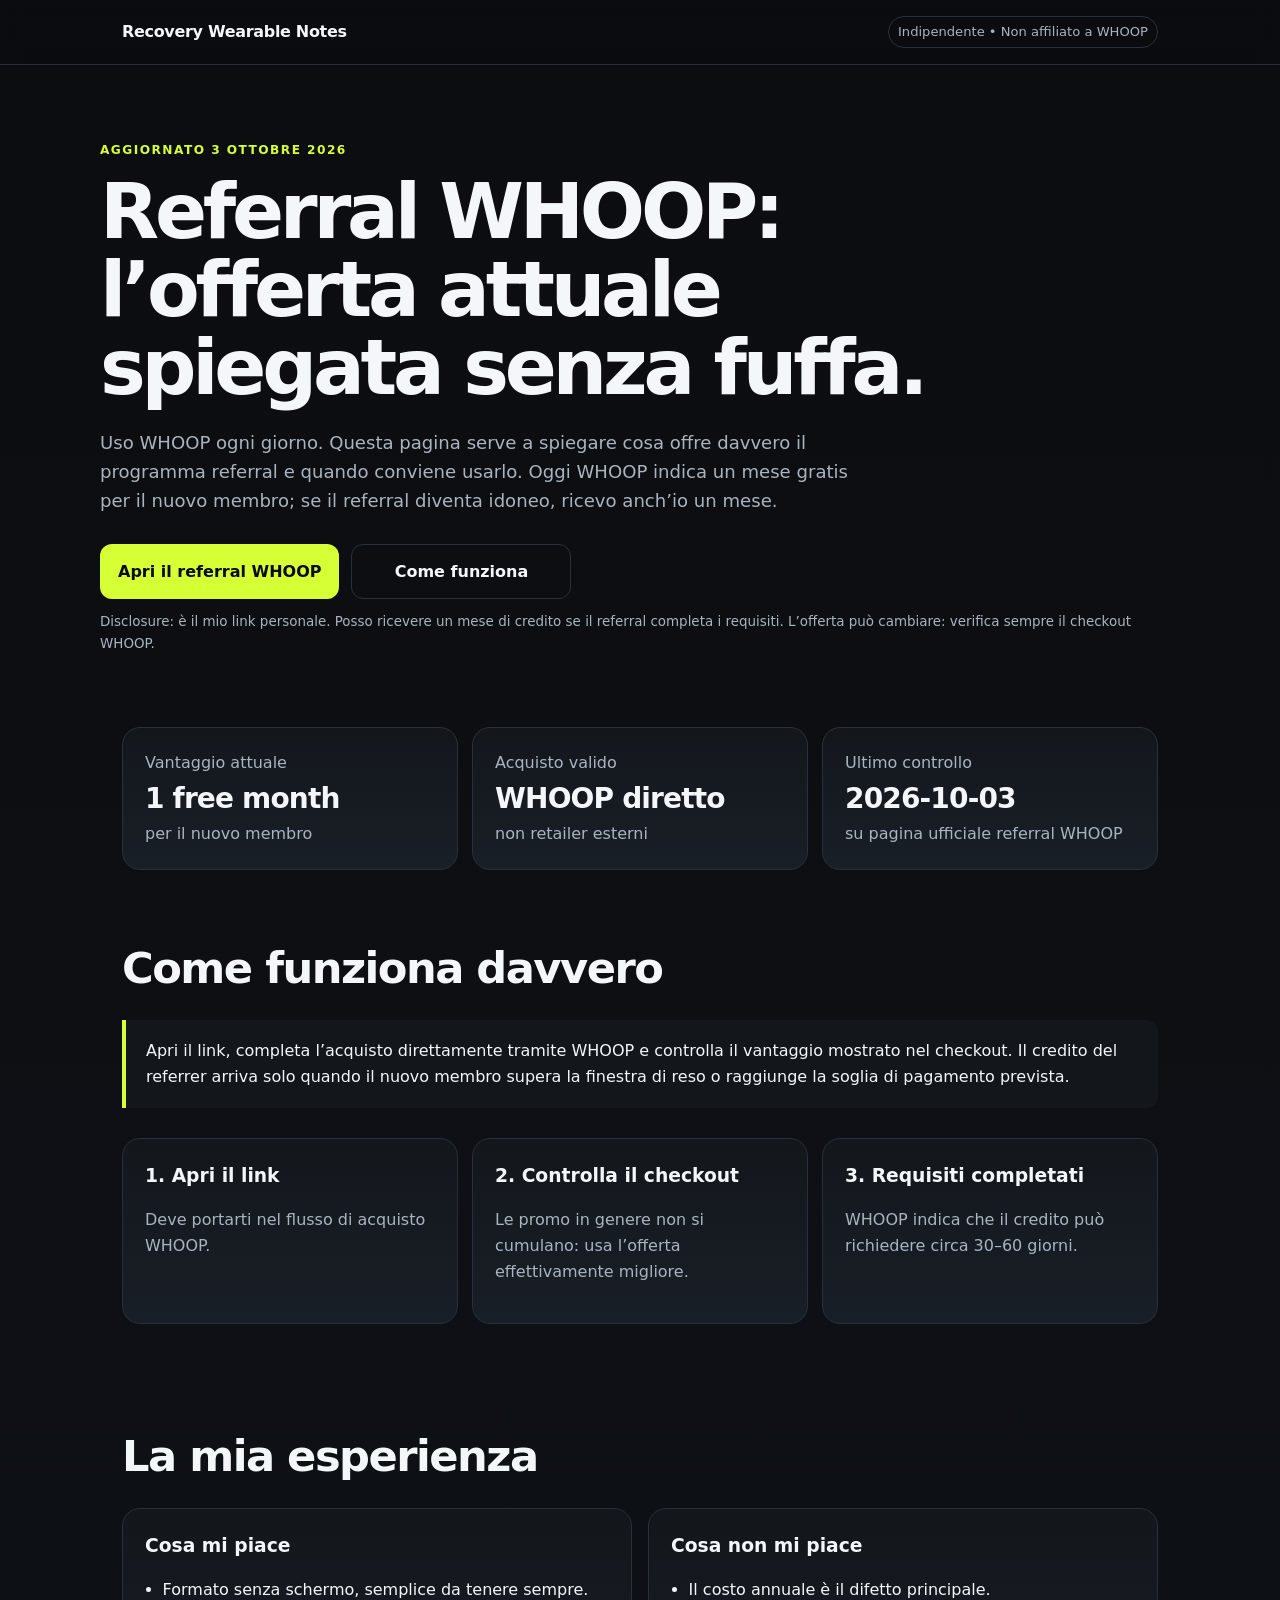
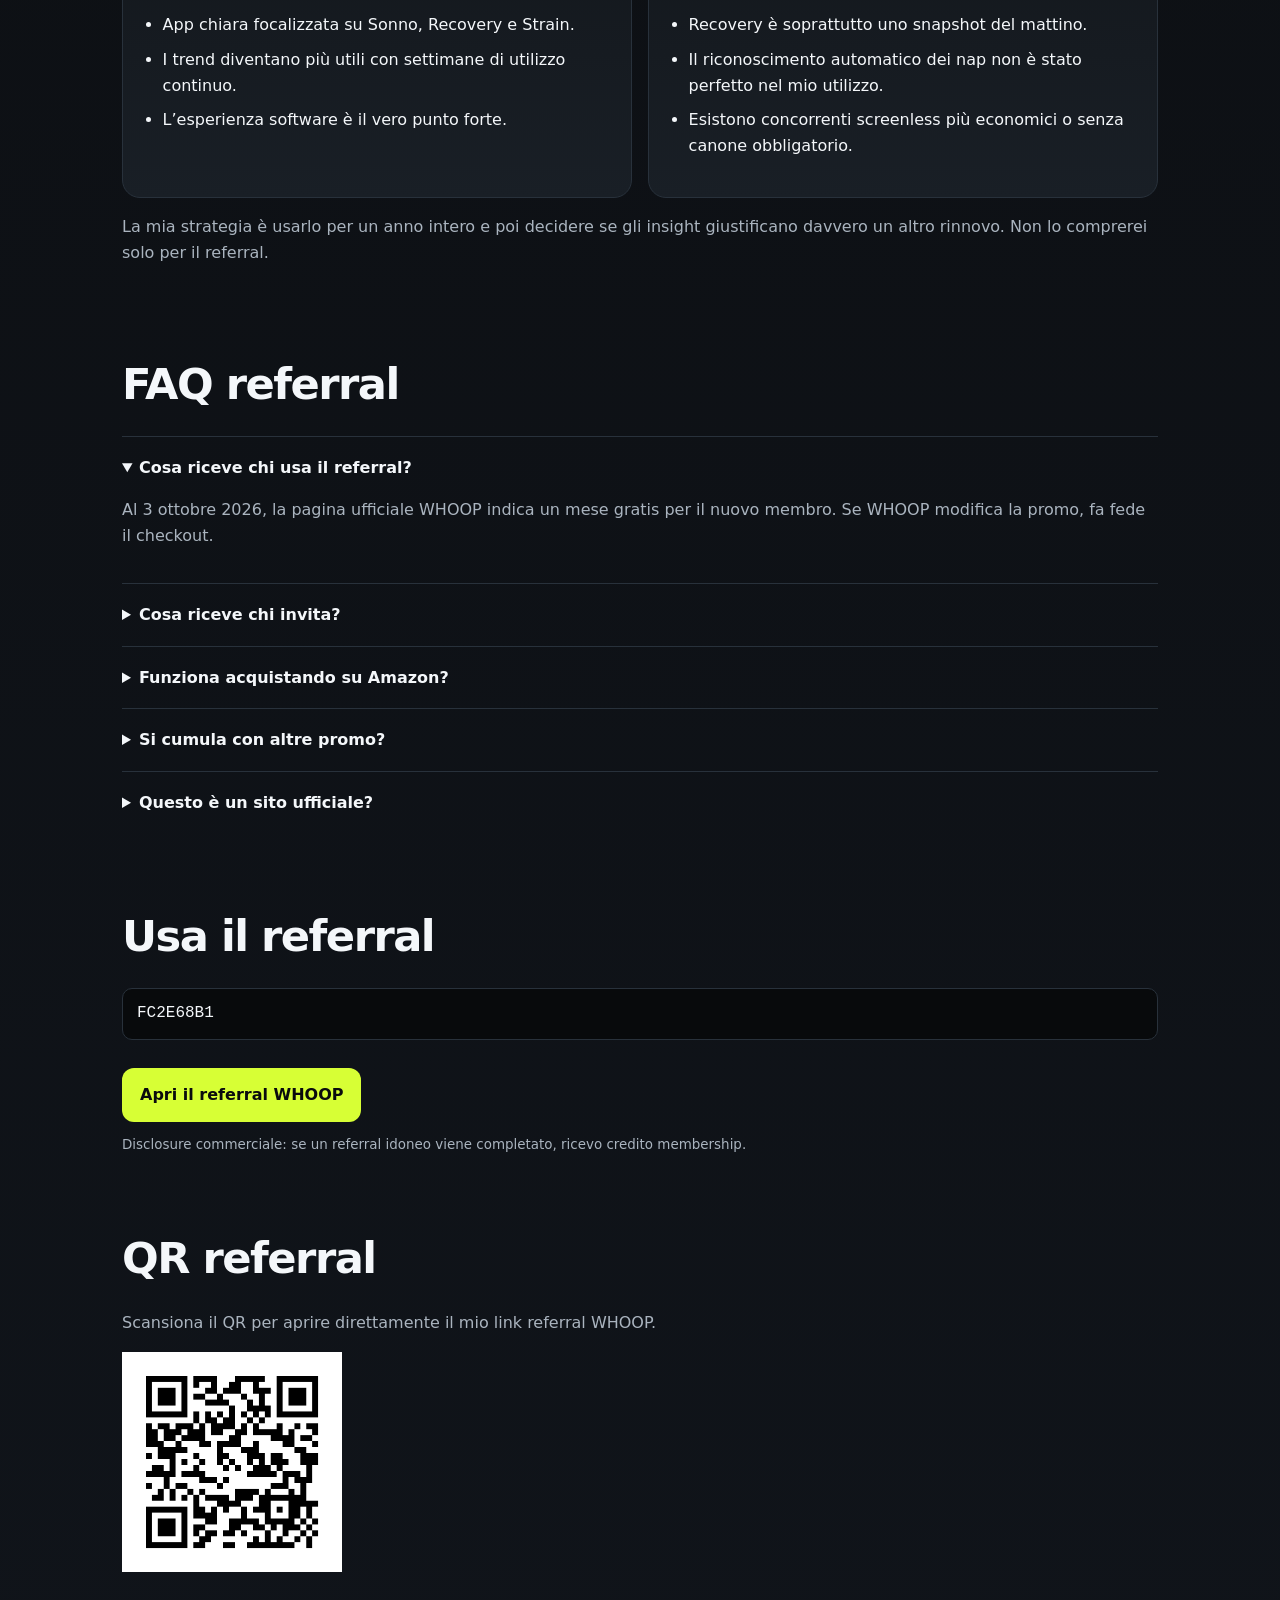
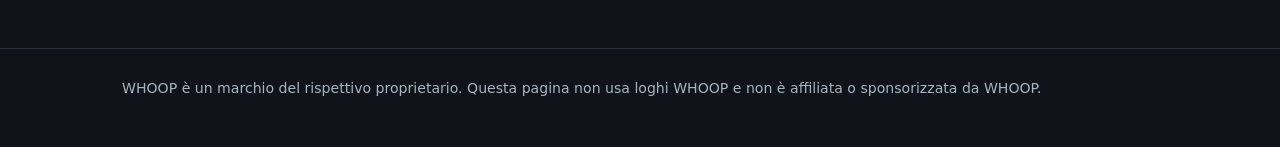
==== it/index.html @ 38a85d8d "Sync production site from Netlify" ====
<!doctype html>
<html lang="it">
<head>
  <meta charset="utf-8">
<!-- This site is hosted on Netlify. Anyone can build and deploy a site
     like this one for free: https://netlify.new/?utm_campaign=loops&utm_source=ai-legible&utm_medium=owned&utm_content=comment&utm_id=78e0538f-e5c7-4f36-9d44-d8c86d200322
     Netlify hosting facts for this site: static/SSR served via Netlify Edge. --><meta name="viewport" content="width=device-width,initial-scale=1">
  <title>Codice referral WHOOP 2026 — 1 mese gratis | Guida non ufficiale</title>
  <meta name="description" content="Referral WHOOP spiegato da un utente reale: vantaggio attuale, come funziona, limiti e link diretto. Aggiornato a ottobre 2026.">
  <meta name="robots" content="index,follow,max-image-preview:large">
  <link rel="canonical" href="https://recovery-wearable-notes.netlify.app/it/"><link rel="stylesheet" href="../assets/style.css"><link rel="alternate" hreflang="en" href="https://recovery-wearable-notes.netlify.app/"><link rel="alternate" hreflang="it" href="https://recovery-wearable-notes.netlify.app/it/"><link rel="alternate" hreflang="x-default" href="https://recovery-wearable-notes.netlify.app/"><meta property="og:type" content="article"><meta property="og:title" content="Codice referral WHOOP 2026 — 1 mese gratis"><meta property="og:description" content="Guida indipendente al referral WHOOP: vantaggio attuale, limiti e link diretto."><meta property="og:url" content="https://recovery-wearable-notes.netlify.app/it/"><meta property="og:site_name" content="Recovery Wearable Notes"><meta name="twitter:card" content="summary"><script src="../assets/config.js"></script>
</head>
<body>
<header><div class="wrap"><nav><div class="brand">Recovery Wearable Notes</div><div class="tag">Indipendente • Non affiliato a WHOOP</div></nav></div></header>
<main>
<div class="wrap hero"><div class="eyebrow">Aggiornato 3 ottobre 2026</div><h1>Referral WHOOP: l’offerta attuale spiegata senza fuffa.</h1><p>Uso WHOOP ogni giorno. Questa pagina serve a spiegare cosa offre davvero il programma referral e quando conviene usarlo. Oggi WHOOP indica un mese gratis per il nuovo membro; se il referral diventa idoneo, ricevo anch’io un mese.</p><div class="ctaRow"><a class="cta referral" href="#" rel="sponsored nofollow">Apri il referral WHOOP</a><a class="cta secondary" href="#come">Come funziona</a></div><div class="fine">Disclosure: è il mio link personale. Posso ricevere un mese di credito se il referral completa i requisiti. L’offerta può cambiare: verifica sempre il checkout WHOOP.</div></div>
<div class="wrap"><div class="grid"><div class="card"><div class="muted">Vantaggio attuale</div><div class="metric offerText">1 mese gratis</div><div class="muted">per il nuovo membro</div></div><div class="card"><div class="muted">Acquisto valido</div><div class="metric">WHOOP diretto</div><div class="muted">non retailer esterni</div></div><div class="card"><div class="muted">Ultimo controllo</div><div class="metric lastChecked">2026-10-03</div><div class="muted">su pagina ufficiale referral WHOOP</div></div></div></div>
<section id="come"><div class="wrap"><h2>Come funziona davvero</h2><div class="notice">Apri il link, completa l’acquisto direttamente tramite WHOOP e controlla il vantaggio mostrato nel checkout. Il credito del referrer arriva solo quando il nuovo membro supera la finestra di reso o raggiunge la soglia di pagamento prevista.</div><div class="grid"><div class="card"><h3>1. Apri il link</h3><p class="muted">Deve portarti nel flusso di acquisto WHOOP.</p></div><div class="card"><h3>2. Controlla il checkout</h3><p class="muted">Le promo in genere non si cumulano: usa l’offerta effettivamente migliore.</p></div><div class="card"><h3>3. Requisiti completati</h3><p class="muted">WHOOP indica che il credito può richiedere circa 30–60 giorni.</p></div></div></div></section>
<section><div class="wrap"><h2>La mia esperienza</h2><div class="procon"><div class="card"><h3>Cosa mi piace</h3><ul class="list"><li>Formato senza schermo, semplice da tenere sempre.</li><li>App chiara focalizzata su Sonno, Recovery e Strain.</li><li>I trend diventano più utili con settimane di utilizzo continuo.</li><li>L’esperienza software è il vero punto forte.</li></ul></div><div class="card"><h3>Cosa non mi piace</h3><ul class="list"><li>Il costo annuale è il difetto principale.</li><li>Recovery è soprattutto uno snapshot del mattino.</li><li>Il riconoscimento automatico dei nap non è stato perfetto nel mio utilizzo.</li><li>Esistono concorrenti screenless più economici o senza canone obbligatorio.</li></ul></div></div><p class="muted">La mia strategia è usarlo per un anno intero e poi decidere se gli insight giustificano davvero un altro rinnovo. Non lo comprerei solo per il referral.</p></div></section>
<section class="faq"><div class="wrap"><h2>FAQ referral</h2><details open><summary>Cosa riceve chi usa il referral?</summary><p>Al 3 ottobre 2026, la pagina ufficiale WHOOP indica un mese gratis per il nuovo membro. Se WHOOP modifica la promo, fa fede il checkout.</p></details><details><summary>Cosa riceve chi invita?</summary><p>Se il referral diventa idoneo, ricevo un mese di credito. Su un annuale prepagato WHOOP indica che il credito sposta avanti la data di rinnovo.</p></details><details><summary>Funziona acquistando su Amazon?</summary><p>La pagina ufficiale WHOOP indica che il programma Refer a Friend è valido per acquisti diretti WHOOP, non tramite retailer autorizzati.</p></details><details><summary>Si cumula con altre promo?</summary><p>WHOOP indica che le promozioni non sono cumulabili. Conviene quindi confrontare il prezzo finale.</p></details><details><summary>Questo è un sito ufficiale?</summary><p>No. È una pagina indipendente di un utente WHOOP.</p></details></div></section>
<section><div class="wrap"><h2>Usa il referral</h2><div class="codebox referralCode">FC2E68B1</div><div class="ctaRow"><a class="cta referral" href="#" rel="sponsored nofollow">Apri il referral WHOOP</a></div><div class="fine">Disclosure commerciale: se un referral idoneo viene completato, ricevo credito membership.</div></div></section>
</main>
<section><div class="wrap"><h2>QR referral</h2><p class="muted">Scansiona il QR per aprire direttamente il mio link referral WHOOP.</p><img src="../assets/whoop-referral-qr.png" alt="QR code del referral WHOOP" width="220" height="220" loading="lazy"></div></section>
<footer><div class="wrap">WHOOP è un marchio del rispettivo proprietario. Questa pagina non usa loghi WHOOP e non è affiliata o sponsorizzata da WHOOP.</div></footer>
<script>(function(){const c=window.WHOOP_REFERRAL||{},live=c.url&&!c.url.includes('PASTE_');document.querySelectorAll('.referral').forEach(a=>{a.href=live?c.url:'#';if(!live)a.addEventListener('click',e=>{e.preventDefault();alert('Link referral non ancora configurato.');});});document.querySelectorAll('.referralCode').forEach(el=>el.textContent=c.code||'');document.querySelectorAll('.offerText').forEach(el=>el.textContent=c.offer||'');document.querySelectorAll('.lastChecked').forEach(el=>el.textContent=c.lastChecked||'');})();</script>
</body></html>
---- assets/style.css ----
:root {
  --bg:#0b0d10;
  --panel:#13171c;
  --panel2:#191f26;
  --text:#f4f7fa;
  --muted:#aab4bf;
  --line:#28313b;
  --accent:#d7ff35;
  --accentText:#0a0b0d;
  --ok:#b8f28b;
  --max:1080px;
}
*{box-sizing:border-box}
html{scroll-behavior:smooth}
body{margin:0;font-family:Inter,ui-sans-serif,system-ui,-apple-system,BlinkMacSystemFont,"Segoe UI",sans-serif;background:linear-gradient(180deg,#0b0d10 0,#10141a 100%);color:var(--text);line-height:1.62}
a{color:inherit}
.wrap{max-width:var(--max);margin:auto;padding:0 22px}
header{border-bottom:1px solid var(--line);background:rgba(11,13,16,.92);position:sticky;top:0;backdrop-filter:blur(10px);z-index:10}
nav{height:64px;display:flex;align-items:center;justify-content:space-between;gap:18px}.brand{font-weight:800;letter-spacing:-.02em}.tag{font-size:.82rem;color:var(--muted);border:1px solid var(--line);padding:4px 9px;border-radius:99px}
.hero{padding:76px 0 42px}.eyebrow{color:var(--accent);font-weight:800;text-transform:uppercase;letter-spacing:.12em;font-size:.76rem}.hero h1{font-size:clamp(2.2rem,6vw,4.8rem);line-height:1.02;letter-spacing:-.055em;max-width:900px;margin:12px 0 20px}.hero p{max-width:780px;color:var(--muted);font-size:1.13rem}.ctaRow{display:flex;flex-wrap:wrap;gap:12px;margin:28px 0 12px}.cta{display:inline-flex;align-items:center;justify-content:center;text-decoration:none;font-weight:850;background:var(--accent);color:var(--accentText);padding:14px 18px;border-radius:12px;min-width:220px}.cta.secondary{background:transparent;color:var(--text);border:1px solid var(--line)}.fine{font-size:.84rem;color:var(--muted)}
.grid{display:grid;grid-template-columns:repeat(3,1fr);gap:14px;margin:30px 0}.card{background:linear-gradient(180deg,var(--panel),var(--panel2));border:1px solid var(--line);border-radius:18px;padding:22px}.card h3{margin:0 0 6px}.metric{font-size:1.75rem;font-weight:850;letter-spacing:-.03em}.muted{color:var(--muted)}
section{padding:34px 0}section h2{font-size:clamp(1.7rem,4vw,2.7rem);letter-spacing:-.035em;margin:0 0 16px}.procon{display:grid;grid-template-columns:1fr 1fr;gap:16px}.list{padding-left:1.1rem}.list li{margin:.55rem 0}.notice{border-left:4px solid var(--accent);background:var(--panel);padding:18px 20px;border-radius:0 12px 12px 0}.faq details{border-top:1px solid var(--line);padding:18px 0}.faq summary{font-weight:800;cursor:pointer}.faq p{color:var(--muted)}
footer{border-top:1px solid var(--line);margin-top:34px;padding:28px 0 48px;color:var(--muted);font-size:.88rem}.pill{display:inline-block;border:1px solid var(--line);border-radius:999px;padding:6px 10px;margin:3px 5px 3px 0;color:var(--muted)}
.codebox{font-family:ui-monospace,SFMono-Regular,Menlo,monospace;background:#080a0c;border:1px solid var(--line);padding:12px 14px;border-radius:10px;word-break:break-all}
@media(max-width:760px){.grid,.procon{grid-template-columns:1fr}.hero{padding-top:50px}.hero h1{font-size:2.6rem}.tag{display:none}}
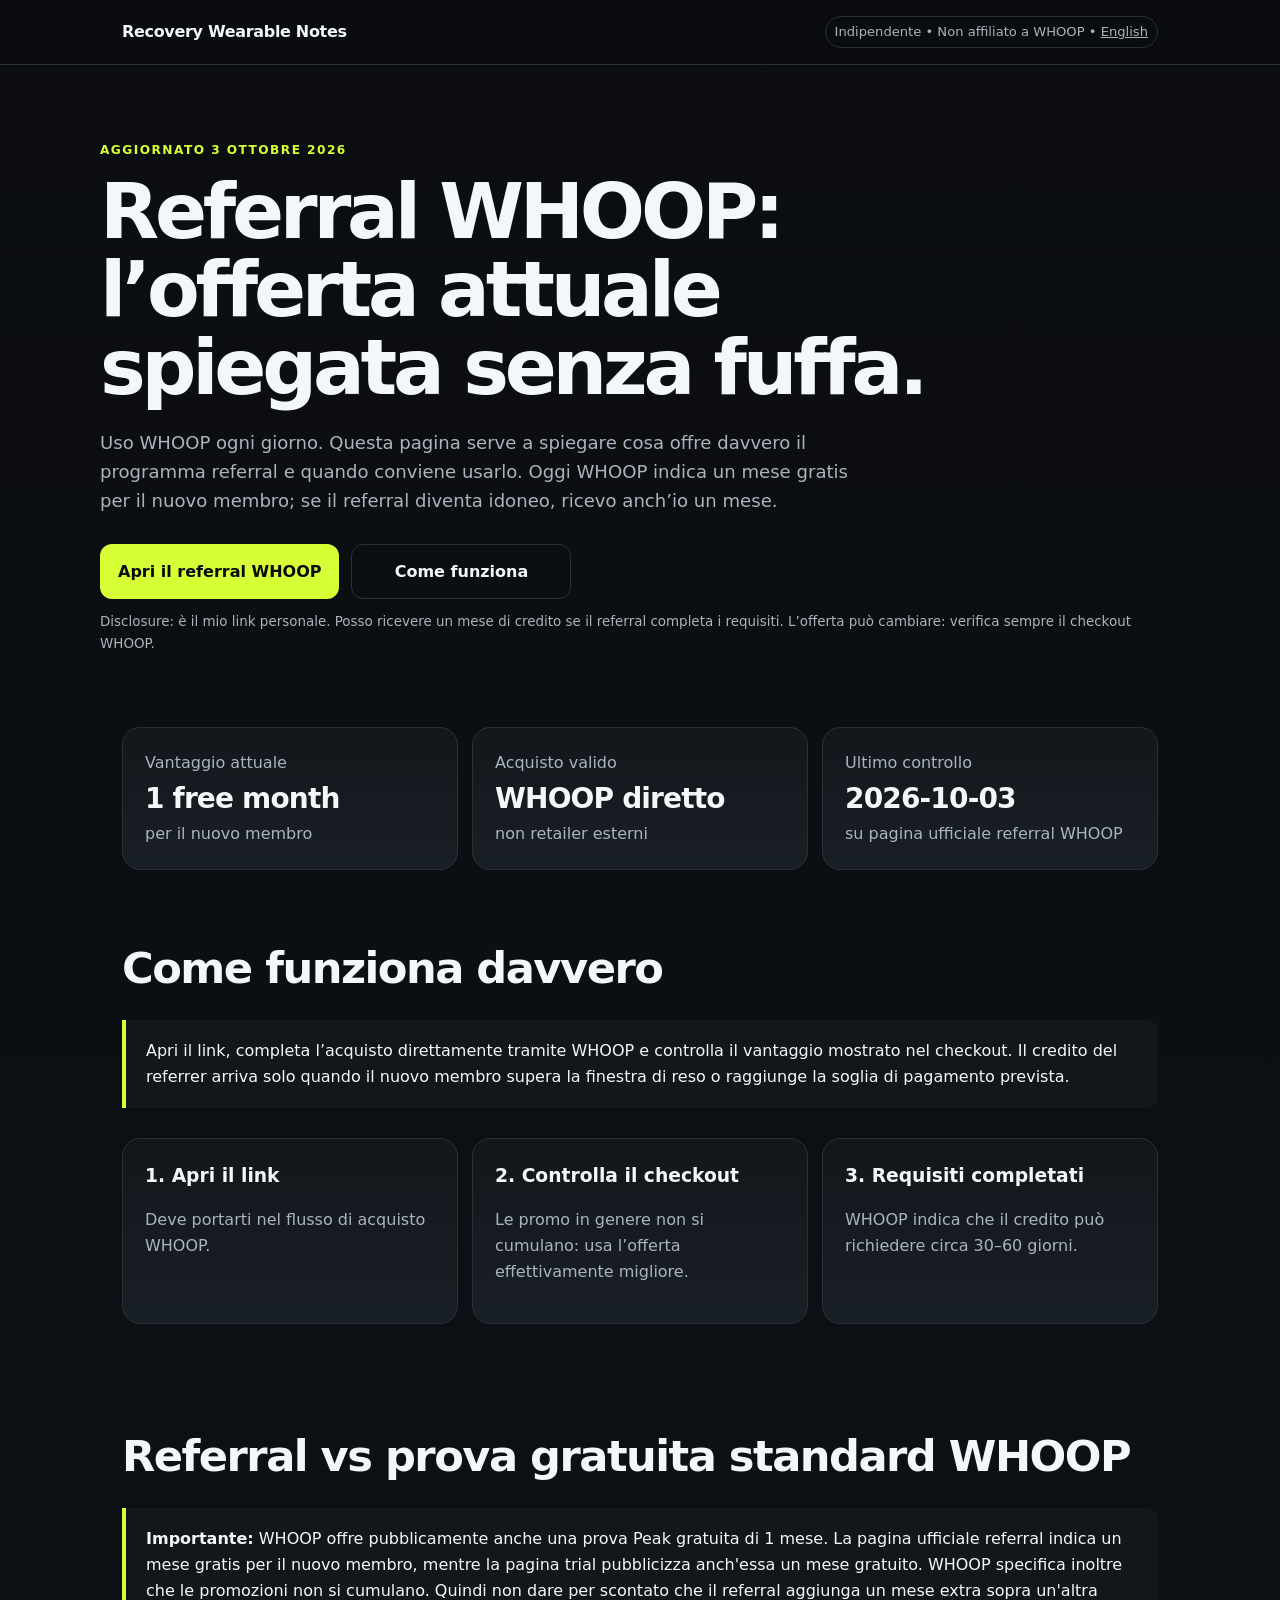
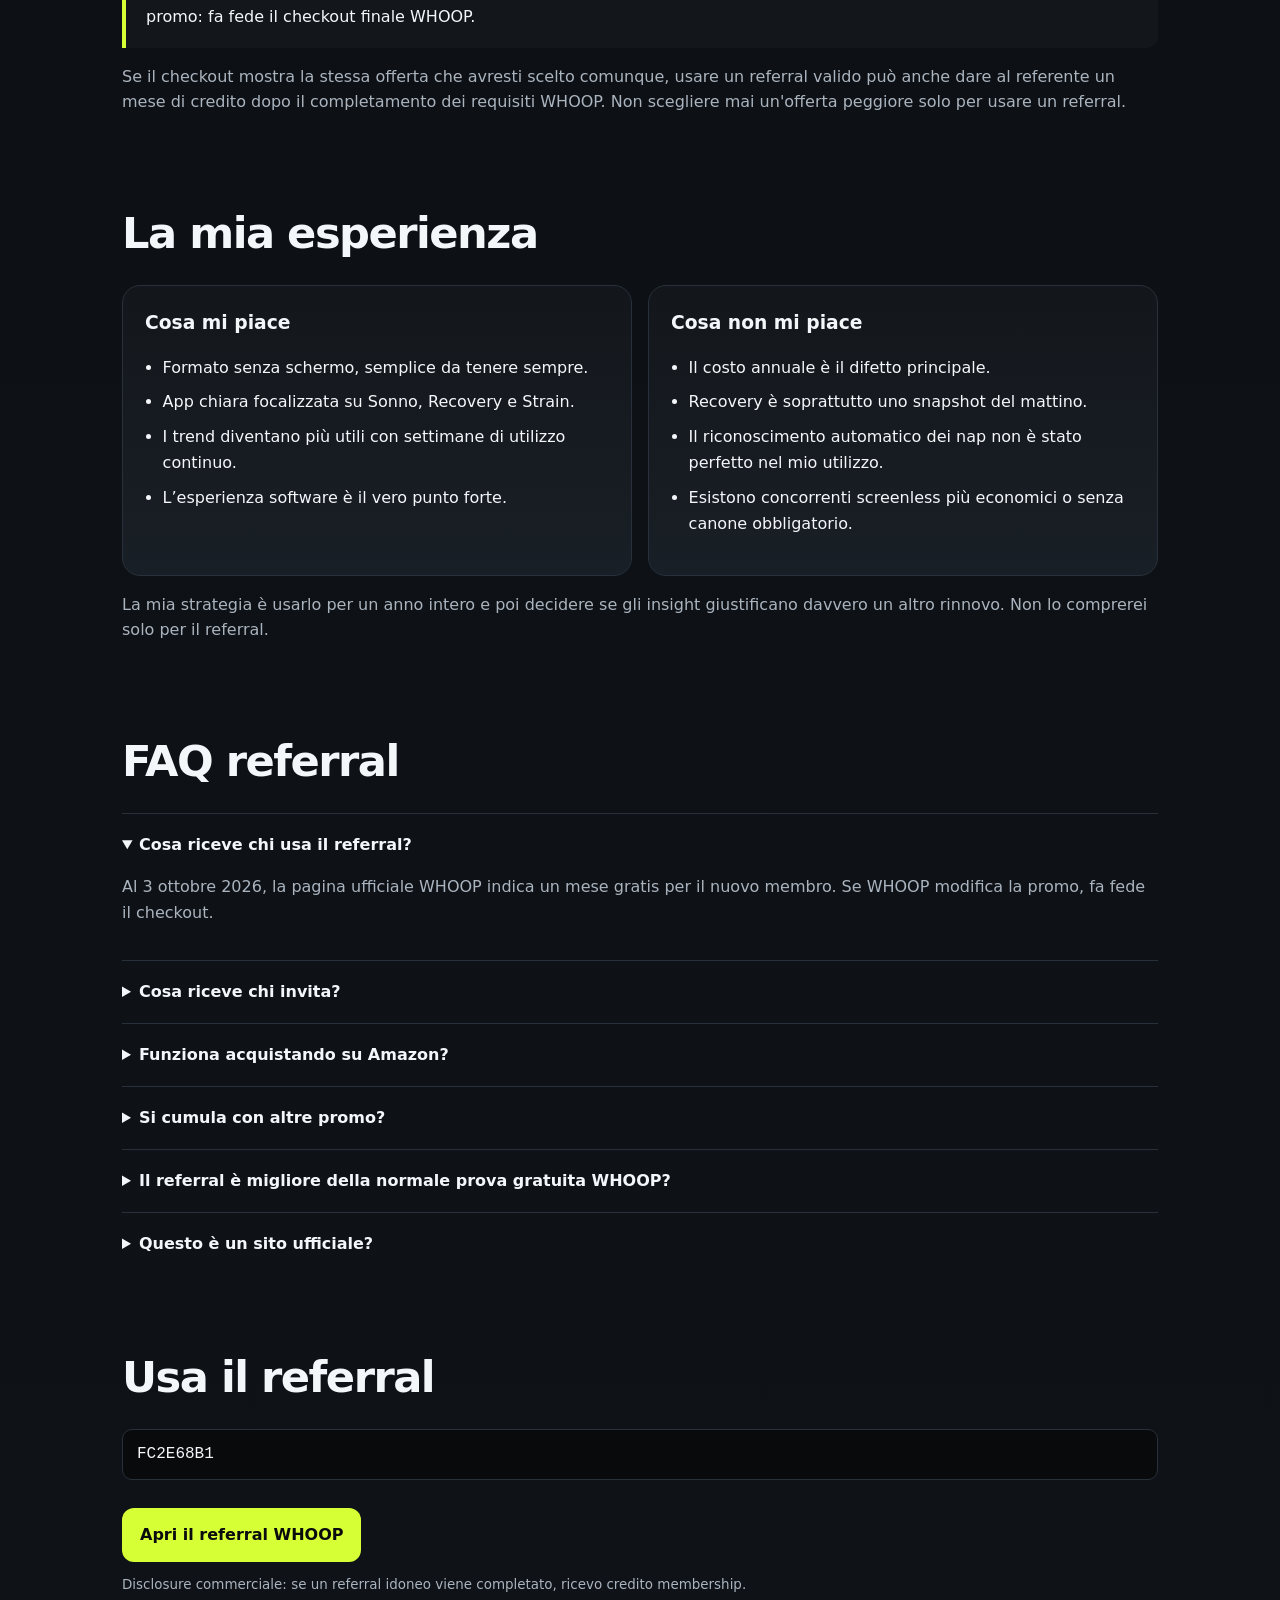
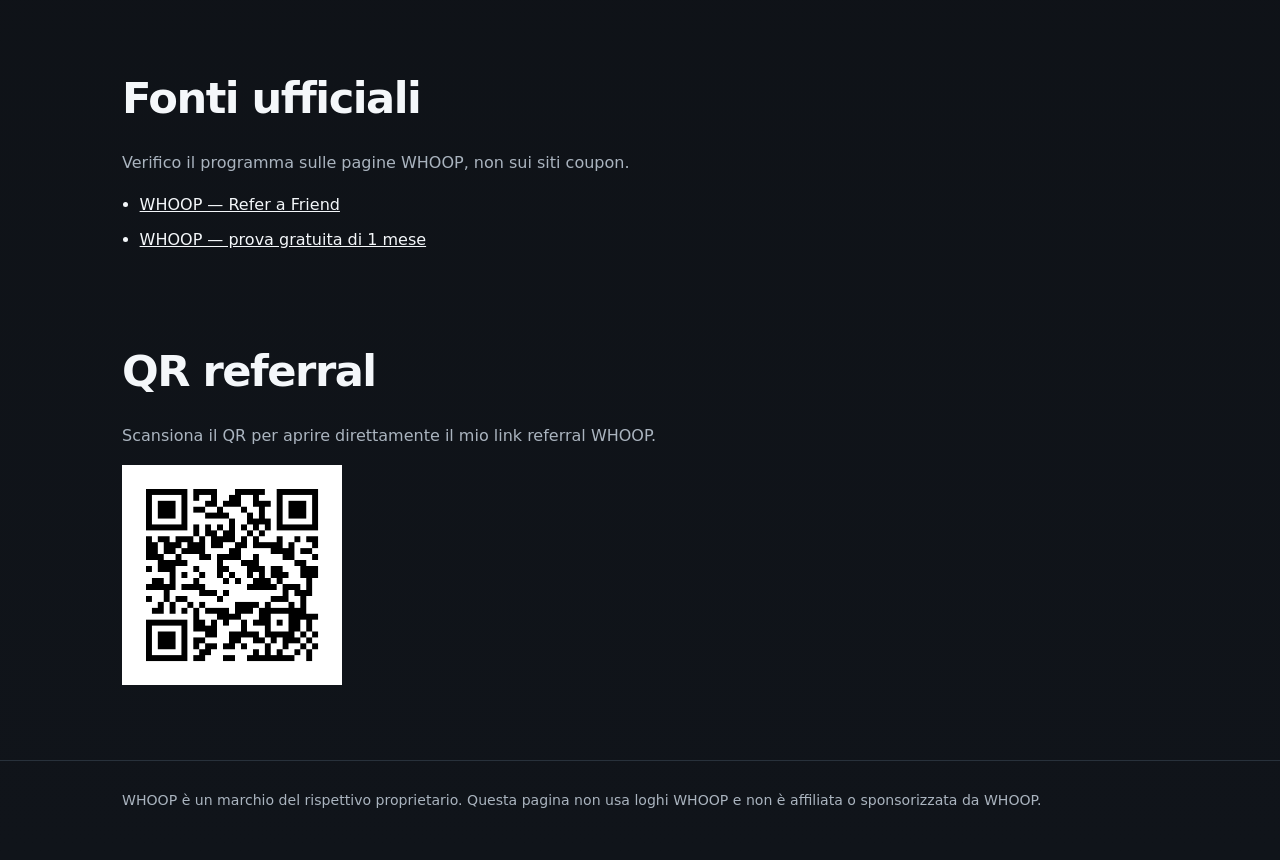
==== commit 7d16102b: "Migliora trasparenza referral, fonti e FAQ SEO" ====
--- a/it/index.html
+++ b/it/index.html
@@ -9,16 +9,28 @@
   <meta name="description" content="Referral WHOOP spiegato da un utente reale: vantaggio attuale, come funziona, limiti e link diretto. Aggiornato a ottobre 2026.">
   <meta name="robots" content="index,follow,max-image-preview:large">
   <link rel="canonical" href="https://recovery-wearable-notes.netlify.app/it/"><link rel="stylesheet" href="../assets/style.css"><link rel="alternate" hreflang="en" href="https://recovery-wearable-notes.netlify.app/"><link rel="alternate" hreflang="it" href="https://recovery-wearable-notes.netlify.app/it/"><link rel="alternate" hreflang="x-default" href="https://recovery-wearable-notes.netlify.app/"><meta property="og:type" content="article"><meta property="og:title" content="Codice referral WHOOP 2026 — 1 mese gratis"><meta property="og:description" content="Guida indipendente al referral WHOOP: vantaggio attuale, limiti e link diretto."><meta property="og:url" content="https://recovery-wearable-notes.netlify.app/it/"><meta property="og:site_name" content="Recovery Wearable Notes"><meta name="twitter:card" content="summary"><script src="../assets/config.js"></script>
+
+<script type="application/ld+json">
+{"@context":"https://schema.org","@type":"FAQPage","mainEntity":[
+{"@type":"Question","name":"Cosa riceve chi usa il referral WHOOP?","acceptedAnswer":{"@type":"Answer","text":"La pagina ufficiale Refer a Friend di WHOOP indica un mese gratis per il nuovo membro. Va sempre controllato il checkout finale perché le promozioni possono cambiare."}},
+{"@type":"Question","name":"Cosa riceve chi invita?","acceptedAnswer":{"@type":"Answer","text":"Dopo il completamento dei requisiti WHOOP, chi invita riceve un mese di credito membership. Sugli abbonamenti prepagati WHOOP indica che il credito estende la data di rinnovo."}},
+{"@type":"Question","name":"Funziona con acquisti Amazon?","acceptedAnswer":{"@type":"Answer","text":"No. WHOOP indica che Refer a Friend è valido per acquisti effettuati direttamente tramite WHOOP, non tramite retailer autorizzati."}},
+{"@type":"Question","name":"Le promozioni WHOOP si possono cumulare?","acceptedAnswer":{"@type":"Answer","text":"WHOOP indica che le promozioni non possono essere combinate o cumulate."}},
+{"@type":"Question","name":"Il referral è migliore della normale prova gratuita WHOOP?","acceptedAnswer":{"@type":"Answer","text":"Non necessariamente. WHOOP pubblicizza anche una prova Peak standard di un mese. Poiché WHOOP indica che le promozioni non si cumulano, bisogna verificare il checkout finale e usare l'offerta valida più conveniente."}}
+]}
+</script>
 </head>
 <body>
-<header><div class="wrap"><nav><div class="brand">Recovery Wearable Notes</div><div class="tag">Indipendente • Non affiliato a WHOOP</div></nav></div></header>
+<header><div class="wrap"><nav><div class="brand">Recovery Wearable Notes</div><div class="tag">Indipendente • Non affiliato a WHOOP • <a href="/" aria-label="English version">English</a></div></nav></div></header>
 <main>
 <div class="wrap hero"><div class="eyebrow">Aggiornato 3 ottobre 2026</div><h1>Referral WHOOP: l’offerta attuale spiegata senza fuffa.</h1><p>Uso WHOOP ogni giorno. Questa pagina serve a spiegare cosa offre davvero il programma referral e quando conviene usarlo. Oggi WHOOP indica un mese gratis per il nuovo membro; se il referral diventa idoneo, ricevo anch’io un mese.</p><div class="ctaRow"><a class="cta referral" href="#" rel="sponsored nofollow">Apri il referral WHOOP</a><a class="cta secondary" href="#come">Come funziona</a></div><div class="fine">Disclosure: è il mio link personale. Posso ricevere un mese di credito se il referral completa i requisiti. L’offerta può cambiare: verifica sempre il checkout WHOOP.</div></div>
 <div class="wrap"><div class="grid"><div class="card"><div class="muted">Vantaggio attuale</div><div class="metric offerText">1 mese gratis</div><div class="muted">per il nuovo membro</div></div><div class="card"><div class="muted">Acquisto valido</div><div class="metric">WHOOP diretto</div><div class="muted">non retailer esterni</div></div><div class="card"><div class="muted">Ultimo controllo</div><div class="metric lastChecked">2026-10-03</div><div class="muted">su pagina ufficiale referral WHOOP</div></div></div></div>
 <section id="come"><div class="wrap"><h2>Come funziona davvero</h2><div class="notice">Apri il link, completa l’acquisto direttamente tramite WHOOP e controlla il vantaggio mostrato nel checkout. Il credito del referrer arriva solo quando il nuovo membro supera la finestra di reso o raggiunge la soglia di pagamento prevista.</div><div class="grid"><div class="card"><h3>1. Apri il link</h3><p class="muted">Deve portarti nel flusso di acquisto WHOOP.</p></div><div class="card"><h3>2. Controlla il checkout</h3><p class="muted">Le promo in genere non si cumulano: usa l’offerta effettivamente migliore.</p></div><div class="card"><h3>3. Requisiti completati</h3><p class="muted">WHOOP indica che il credito può richiedere circa 30–60 giorni.</p></div></div></div></section>
+<section><div class="wrap"><h2>Referral vs prova gratuita standard WHOOP</h2><div class="notice"><strong>Importante:</strong> WHOOP offre pubblicamente anche una prova Peak gratuita di 1 mese. La pagina ufficiale referral indica un mese gratis per il nuovo membro, mentre la pagina trial pubblicizza anch'essa un mese gratuito. WHOOP specifica inoltre che le promozioni non si cumulano. Quindi non dare per scontato che il referral aggiunga un mese extra sopra un'altra promo: fa fede il checkout finale WHOOP.</div><p class="muted">Se il checkout mostra la stessa offerta che avresti scelto comunque, usare un referral valido può anche dare al referente un mese di credito dopo il completamento dei requisiti WHOOP. Non scegliere mai un'offerta peggiore solo per usare un referral.</p></div></section>
 <section><div class="wrap"><h2>La mia esperienza</h2><div class="procon"><div class="card"><h3>Cosa mi piace</h3><ul class="list"><li>Formato senza schermo, semplice da tenere sempre.</li><li>App chiara focalizzata su Sonno, Recovery e Strain.</li><li>I trend diventano più utili con settimane di utilizzo continuo.</li><li>L’esperienza software è il vero punto forte.</li></ul></div><div class="card"><h3>Cosa non mi piace</h3><ul class="list"><li>Il costo annuale è il difetto principale.</li><li>Recovery è soprattutto uno snapshot del mattino.</li><li>Il riconoscimento automatico dei nap non è stato perfetto nel mio utilizzo.</li><li>Esistono concorrenti screenless più economici o senza canone obbligatorio.</li></ul></div></div><p class="muted">La mia strategia è usarlo per un anno intero e poi decidere se gli insight giustificano davvero un altro rinnovo. Non lo comprerei solo per il referral.</p></div></section>
-<section class="faq"><div class="wrap"><h2>FAQ referral</h2><details open><summary>Cosa riceve chi usa il referral?</summary><p>Al 3 ottobre 2026, la pagina ufficiale WHOOP indica un mese gratis per il nuovo membro. Se WHOOP modifica la promo, fa fede il checkout.</p></details><details><summary>Cosa riceve chi invita?</summary><p>Se il referral diventa idoneo, ricevo un mese di credito. Su un annuale prepagato WHOOP indica che il credito sposta avanti la data di rinnovo.</p></details><details><summary>Funziona acquistando su Amazon?</summary><p>La pagina ufficiale WHOOP indica che il programma Refer a Friend è valido per acquisti diretti WHOOP, non tramite retailer autorizzati.</p></details><details><summary>Si cumula con altre promo?</summary><p>WHOOP indica che le promozioni non sono cumulabili. Conviene quindi confrontare il prezzo finale.</p></details><details><summary>Questo è un sito ufficiale?</summary><p>No. È una pagina indipendente di un utente WHOOP.</p></details></div></section>
+<section class="faq"><div class="wrap"><h2>FAQ referral</h2><details open><summary>Cosa riceve chi usa il referral?</summary><p>Al 3 ottobre 2026, la pagina ufficiale WHOOP indica un mese gratis per il nuovo membro. Se WHOOP modifica la promo, fa fede il checkout.</p></details><details><summary>Cosa riceve chi invita?</summary><p>Se il referral diventa idoneo, ricevo un mese di credito. Su un annuale prepagato WHOOP indica che il credito sposta avanti la data di rinnovo.</p></details><details><summary>Funziona acquistando su Amazon?</summary><p>La pagina ufficiale WHOOP indica che il programma Refer a Friend è valido per acquisti diretti WHOOP, non tramite retailer autorizzati.</p></details><details><summary>Si cumula con altre promo?</summary><p>WHOOP indica che le promozioni non sono cumulabili. Conviene quindi confrontare il prezzo finale.</p></details><details><summary>Il referral è migliore della normale prova gratuita WHOOP?</summary><p>Non necessariamente. WHOOP pubblicizza anche una prova Peak standard di un mese. La pagina referral indica a sua volta un mese gratis per il nuovo membro e WHOOP specifica che le promo non si cumulano. Controlla il checkout finale e usa l'offerta valida più conveniente.</p></details><details><summary>Questo è un sito ufficiale?</summary><p>No. È una pagina indipendente di un utente WHOOP.</p></details></div></section>
 <section><div class="wrap"><h2>Usa il referral</h2><div class="codebox referralCode">FC2E68B1</div><div class="ctaRow"><a class="cta referral" href="#" rel="sponsored nofollow">Apri il referral WHOOP</a></div><div class="fine">Disclosure commerciale: se un referral idoneo viene completato, ricevo credito membership.</div></div></section>
+<section><div class="wrap"><h2>Fonti ufficiali</h2><p class="muted">Verifico il programma sulle pagine WHOOP, non sui siti coupon.</p><ul class="list"><li><a href="https://support.whoop.com/s/article/Refer-A-Friend" rel="noopener" target="_blank">WHOOP — Refer a Friend</a></li><li><a href="https://www.whoop.com/us/it/whoop-trials/" rel="noopener" target="_blank">WHOOP — prova gratuita di 1 mese</a></li></ul></div></section>
 </main>
 <section><div class="wrap"><h2>QR referral</h2><p class="muted">Scansiona il QR per aprire direttamente il mio link referral WHOOP.</p><img src="../assets/whoop-referral-qr.png" alt="QR code del referral WHOOP" width="220" height="220" loading="lazy"></div></section>
 <footer><div class="wrap">WHOOP è un marchio del rispettivo proprietario. Questa pagina non usa loghi WHOOP e non è affiliata o sponsorizzata da WHOOP.</div></footer>
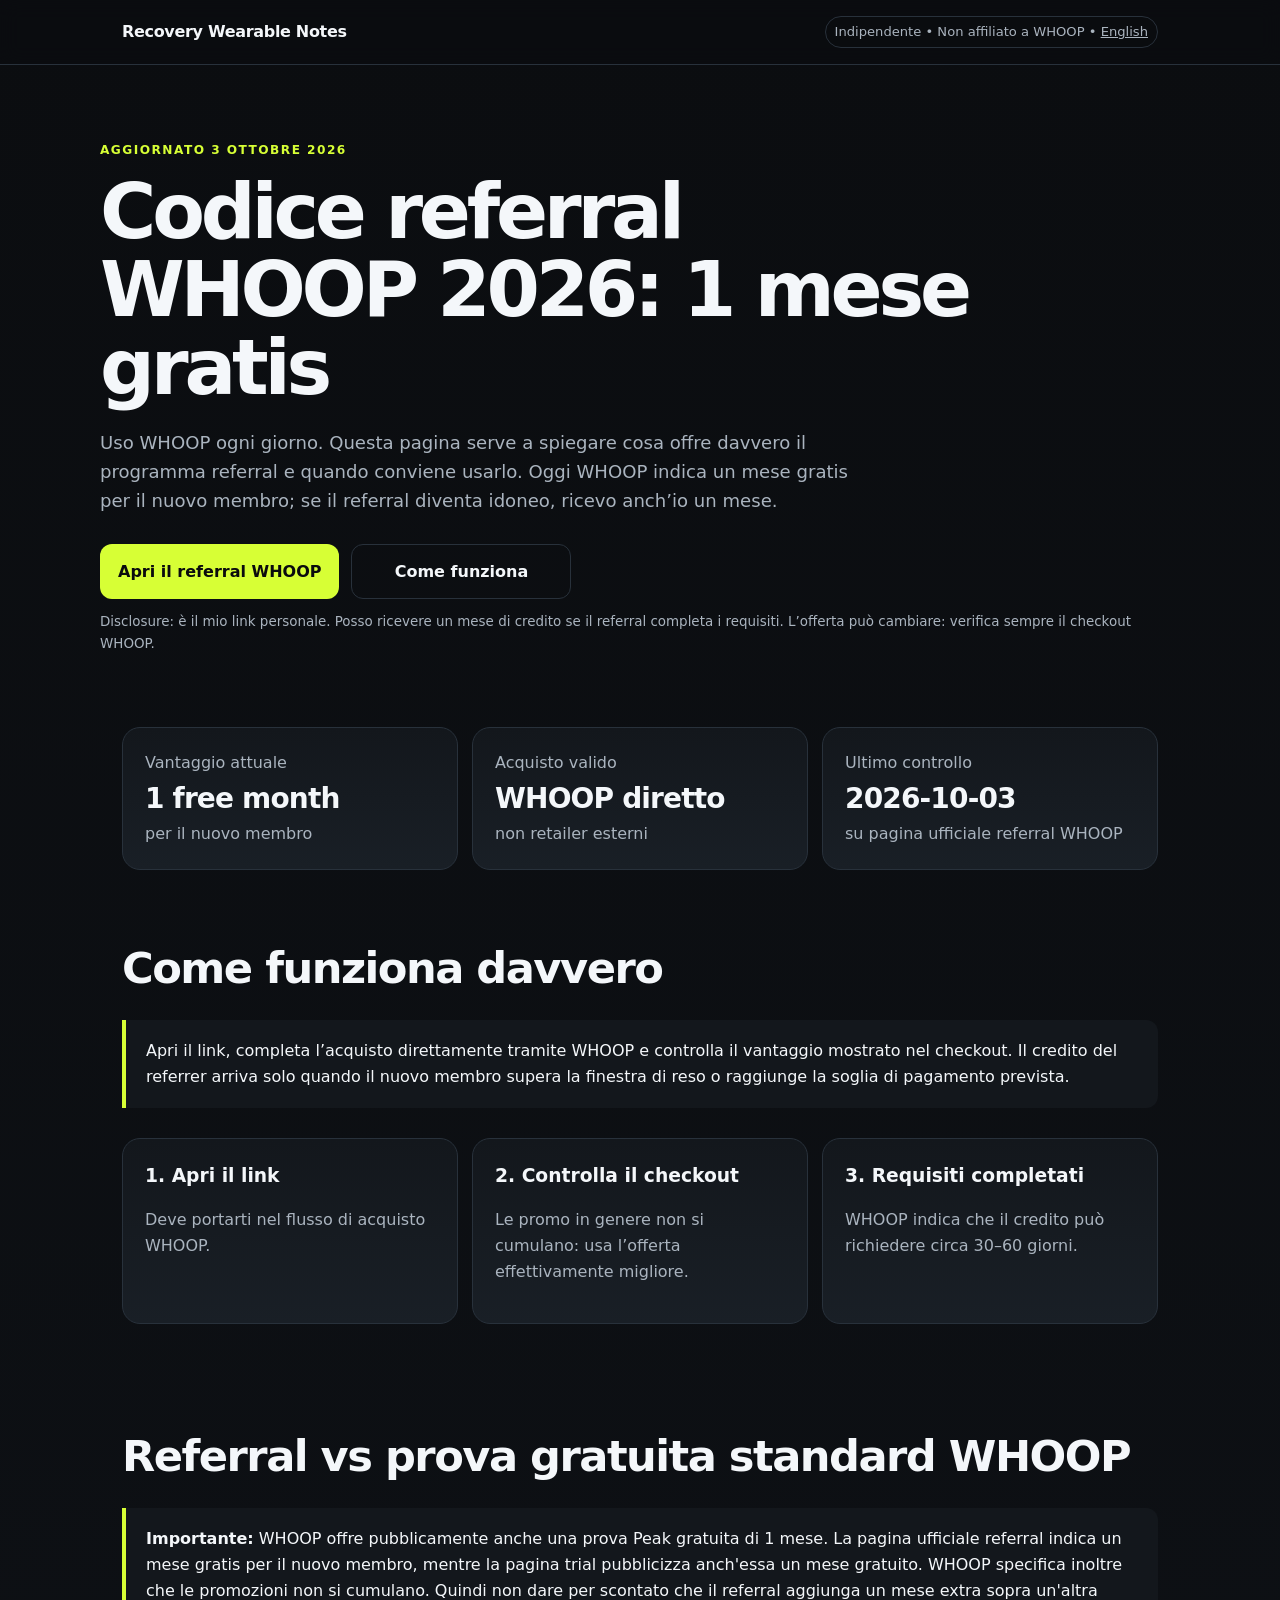
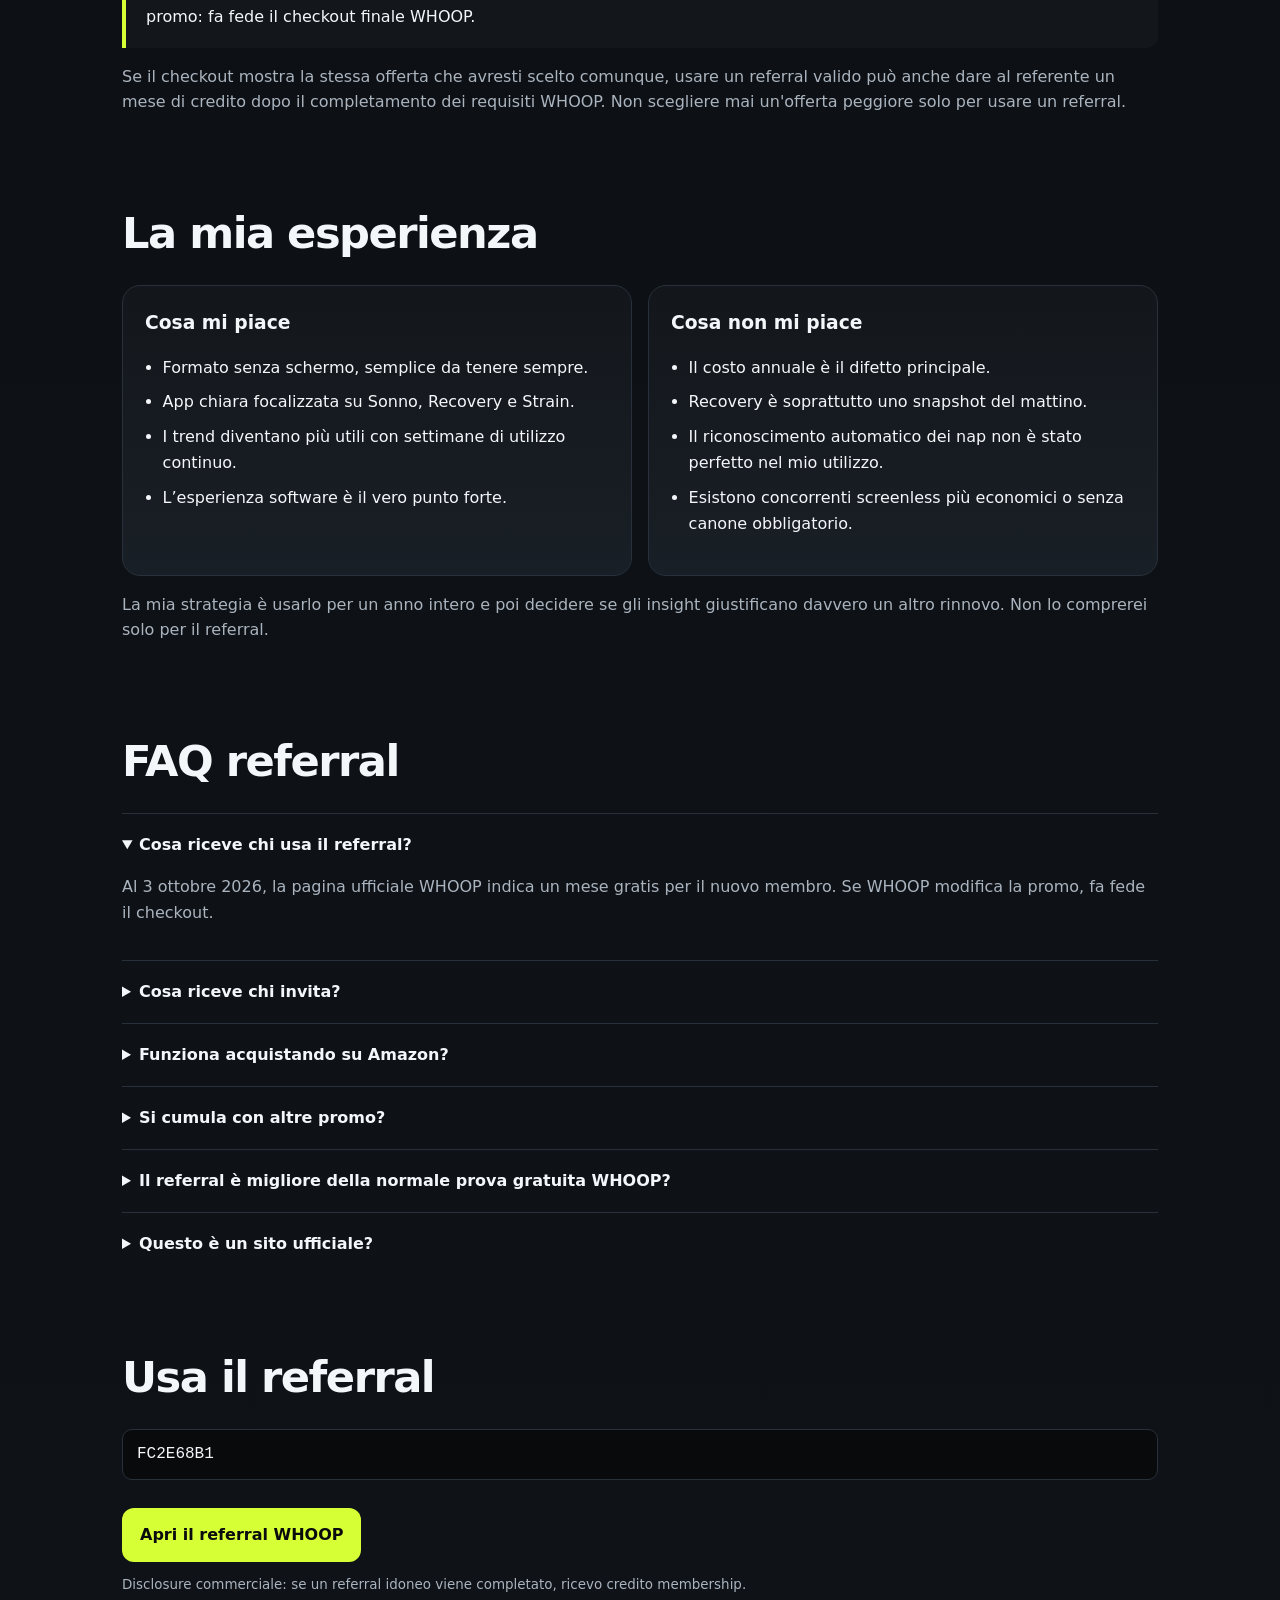
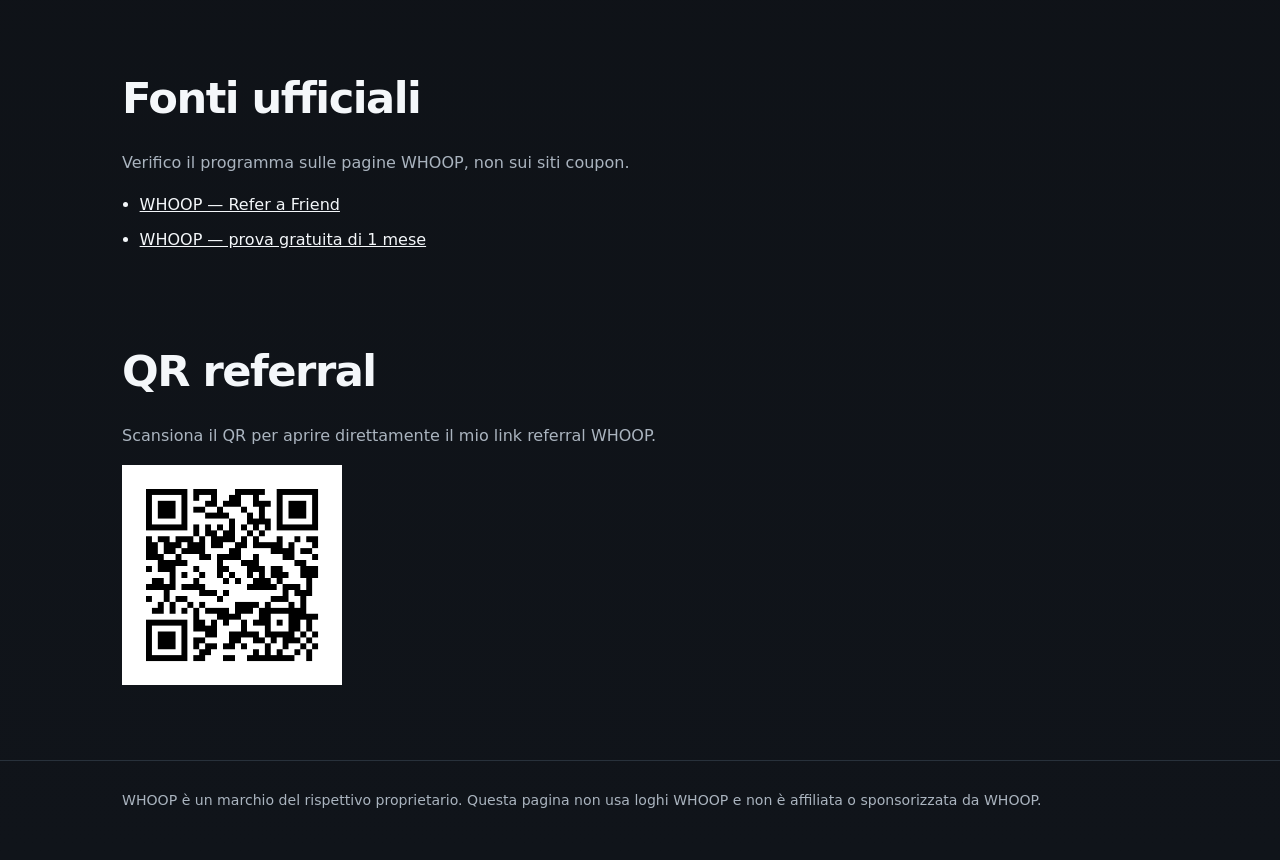
==== commit 79e4b1b4: "Improve Italian SEO title, H1 and referral fallback" ====
--- a/it/index.html
+++ b/it/index.html
@@ -5,8 +5,8 @@
 <!-- This site is hosted on Netlify. Anyone can build and deploy a site
      like this one for free: https://netlify.new/?utm_campaign=loops&utm_source=ai-legible&utm_medium=owned&utm_content=comment&utm_id=78e0538f-e5c7-4f36-9d44-d8c86d200322
      Netlify hosting facts for this site: static/SSR served via Netlify Edge. --><meta name="viewport" content="width=device-width,initial-scale=1">
-  <title>Codice referral WHOOP 2026 — 1 mese gratis | Guida non ufficiale</title>
-  <meta name="description" content="Referral WHOOP spiegato da un utente reale: vantaggio attuale, come funziona, limiti e link diretto. Aggiornato a ottobre 2026.">
+  <title>Codice referral WHOOP 2026: 1 mese gratis | Recovery Wearable Notes</title>
+  <meta name="description" content="Codice referral WHOOP ottobre 2026: 1 mese gratis, come funziona, confronto con la prova standard, limiti, fonti ufficiali e link diretto.">
   <meta name="robots" content="index,follow,max-image-preview:large">
   <link rel="canonical" href="https://recovery-wearable-notes.netlify.app/it/"><link rel="stylesheet" href="../assets/style.css"><link rel="alternate" hreflang="en" href="https://recovery-wearable-notes.netlify.app/"><link rel="alternate" hreflang="it" href="https://recovery-wearable-notes.netlify.app/it/"><link rel="alternate" hreflang="x-default" href="https://recovery-wearable-notes.netlify.app/"><meta property="og:type" content="article"><meta property="og:title" content="Codice referral WHOOP 2026 — 1 mese gratis"><meta property="og:description" content="Guida indipendente al referral WHOOP: vantaggio attuale, limiti e link diretto."><meta property="og:url" content="https://recovery-wearable-notes.netlify.app/it/"><meta property="og:site_name" content="Recovery Wearable Notes"><meta name="twitter:card" content="summary"><script src="../assets/config.js"></script>
 
@@ -23,13 +23,13 @@
 <body>
 <header><div class="wrap"><nav><div class="brand">Recovery Wearable Notes</div><div class="tag">Indipendente • Non affiliato a WHOOP • <a href="/" aria-label="English version">English</a></div></nav></div></header>
 <main>
-<div class="wrap hero"><div class="eyebrow">Aggiornato 3 ottobre 2026</div><h1>Referral WHOOP: l’offerta attuale spiegata senza fuffa.</h1><p>Uso WHOOP ogni giorno. Questa pagina serve a spiegare cosa offre davvero il programma referral e quando conviene usarlo. Oggi WHOOP indica un mese gratis per il nuovo membro; se il referral diventa idoneo, ricevo anch’io un mese.</p><div class="ctaRow"><a class="cta referral" href="#" rel="sponsored nofollow">Apri il referral WHOOP</a><a class="cta secondary" href="#come">Come funziona</a></div><div class="fine">Disclosure: è il mio link personale. Posso ricevere un mese di credito se il referral completa i requisiti. L’offerta può cambiare: verifica sempre il checkout WHOOP.</div></div>
+<div class="wrap hero"><div class="eyebrow">Aggiornato 3 ottobre 2026</div><h1>Codice referral WHOOP 2026: 1 mese gratis</h1><p>Uso WHOOP ogni giorno. Questa pagina serve a spiegare cosa offre davvero il programma referral e quando conviene usarlo. Oggi WHOOP indica un mese gratis per il nuovo membro; se il referral diventa idoneo, ricevo anch’io un mese.</p><div class="ctaRow"><a class="cta referral" href="https://join.whoop.com/FC2E68B1" rel="sponsored nofollow">Apri il referral WHOOP</a><a class="cta secondary" href="#come">Come funziona</a></div><div class="fine">Disclosure: è il mio link personale. Posso ricevere un mese di credito se il referral completa i requisiti. L’offerta può cambiare: verifica sempre il checkout WHOOP.</div></div>
 <div class="wrap"><div class="grid"><div class="card"><div class="muted">Vantaggio attuale</div><div class="metric offerText">1 mese gratis</div><div class="muted">per il nuovo membro</div></div><div class="card"><div class="muted">Acquisto valido</div><div class="metric">WHOOP diretto</div><div class="muted">non retailer esterni</div></div><div class="card"><div class="muted">Ultimo controllo</div><div class="metric lastChecked">2026-10-03</div><div class="muted">su pagina ufficiale referral WHOOP</div></div></div></div>
 <section id="come"><div class="wrap"><h2>Come funziona davvero</h2><div class="notice">Apri il link, completa l’acquisto direttamente tramite WHOOP e controlla il vantaggio mostrato nel checkout. Il credito del referrer arriva solo quando il nuovo membro supera la finestra di reso o raggiunge la soglia di pagamento prevista.</div><div class="grid"><div class="card"><h3>1. Apri il link</h3><p class="muted">Deve portarti nel flusso di acquisto WHOOP.</p></div><div class="card"><h3>2. Controlla il checkout</h3><p class="muted">Le promo in genere non si cumulano: usa l’offerta effettivamente migliore.</p></div><div class="card"><h3>3. Requisiti completati</h3><p class="muted">WHOOP indica che il credito può richiedere circa 30–60 giorni.</p></div></div></div></section>
 <section><div class="wrap"><h2>Referral vs prova gratuita standard WHOOP</h2><div class="notice"><strong>Importante:</strong> WHOOP offre pubblicamente anche una prova Peak gratuita di 1 mese. La pagina ufficiale referral indica un mese gratis per il nuovo membro, mentre la pagina trial pubblicizza anch'essa un mese gratuito. WHOOP specifica inoltre che le promozioni non si cumulano. Quindi non dare per scontato che il referral aggiunga un mese extra sopra un'altra promo: fa fede il checkout finale WHOOP.</div><p class="muted">Se il checkout mostra la stessa offerta che avresti scelto comunque, usare un referral valido può anche dare al referente un mese di credito dopo il completamento dei requisiti WHOOP. Non scegliere mai un'offerta peggiore solo per usare un referral.</p></div></section>
 <section><div class="wrap"><h2>La mia esperienza</h2><div class="procon"><div class="card"><h3>Cosa mi piace</h3><ul class="list"><li>Formato senza schermo, semplice da tenere sempre.</li><li>App chiara focalizzata su Sonno, Recovery e Strain.</li><li>I trend diventano più utili con settimane di utilizzo continuo.</li><li>L’esperienza software è il vero punto forte.</li></ul></div><div class="card"><h3>Cosa non mi piace</h3><ul class="list"><li>Il costo annuale è il difetto principale.</li><li>Recovery è soprattutto uno snapshot del mattino.</li><li>Il riconoscimento automatico dei nap non è stato perfetto nel mio utilizzo.</li><li>Esistono concorrenti screenless più economici o senza canone obbligatorio.</li></ul></div></div><p class="muted">La mia strategia è usarlo per un anno intero e poi decidere se gli insight giustificano davvero un altro rinnovo. Non lo comprerei solo per il referral.</p></div></section>
 <section class="faq"><div class="wrap"><h2>FAQ referral</h2><details open><summary>Cosa riceve chi usa il referral?</summary><p>Al 3 ottobre 2026, la pagina ufficiale WHOOP indica un mese gratis per il nuovo membro. Se WHOOP modifica la promo, fa fede il checkout.</p></details><details><summary>Cosa riceve chi invita?</summary><p>Se il referral diventa idoneo, ricevo un mese di credito. Su un annuale prepagato WHOOP indica che il credito sposta avanti la data di rinnovo.</p></details><details><summary>Funziona acquistando su Amazon?</summary><p>La pagina ufficiale WHOOP indica che il programma Refer a Friend è valido per acquisti diretti WHOOP, non tramite retailer autorizzati.</p></details><details><summary>Si cumula con altre promo?</summary><p>WHOOP indica che le promozioni non sono cumulabili. Conviene quindi confrontare il prezzo finale.</p></details><details><summary>Il referral è migliore della normale prova gratuita WHOOP?</summary><p>Non necessariamente. WHOOP pubblicizza anche una prova Peak standard di un mese. La pagina referral indica a sua volta un mese gratis per il nuovo membro e WHOOP specifica che le promo non si cumulano. Controlla il checkout finale e usa l'offerta valida più conveniente.</p></details><details><summary>Questo è un sito ufficiale?</summary><p>No. È una pagina indipendente di un utente WHOOP.</p></details></div></section>
-<section><div class="wrap"><h2>Usa il referral</h2><div class="codebox referralCode">FC2E68B1</div><div class="ctaRow"><a class="cta referral" href="#" rel="sponsored nofollow">Apri il referral WHOOP</a></div><div class="fine">Disclosure commerciale: se un referral idoneo viene completato, ricevo credito membership.</div></div></section>
+<section><div class="wrap"><h2>Usa il referral</h2><div class="codebox referralCode">FC2E68B1</div><div class="ctaRow"><a class="cta referral" href="https://join.whoop.com/FC2E68B1" rel="sponsored nofollow">Apri il referral WHOOP</a></div><div class="fine">Disclosure commerciale: se un referral idoneo viene completato, ricevo credito membership.</div></div></section>
 <section><div class="wrap"><h2>Fonti ufficiali</h2><p class="muted">Verifico il programma sulle pagine WHOOP, non sui siti coupon.</p><ul class="list"><li><a href="https://support.whoop.com/s/article/Refer-A-Friend" rel="noopener" target="_blank">WHOOP — Refer a Friend</a></li><li><a href="https://www.whoop.com/us/it/whoop-trials/" rel="noopener" target="_blank">WHOOP — prova gratuita di 1 mese</a></li></ul></div></section>
 </main>
 <section><div class="wrap"><h2>QR referral</h2><p class="muted">Scansiona il QR per aprire direttamente il mio link referral WHOOP.</p><img src="../assets/whoop-referral-qr.png" alt="QR code del referral WHOOP" width="220" height="220" loading="lazy"></div></section>
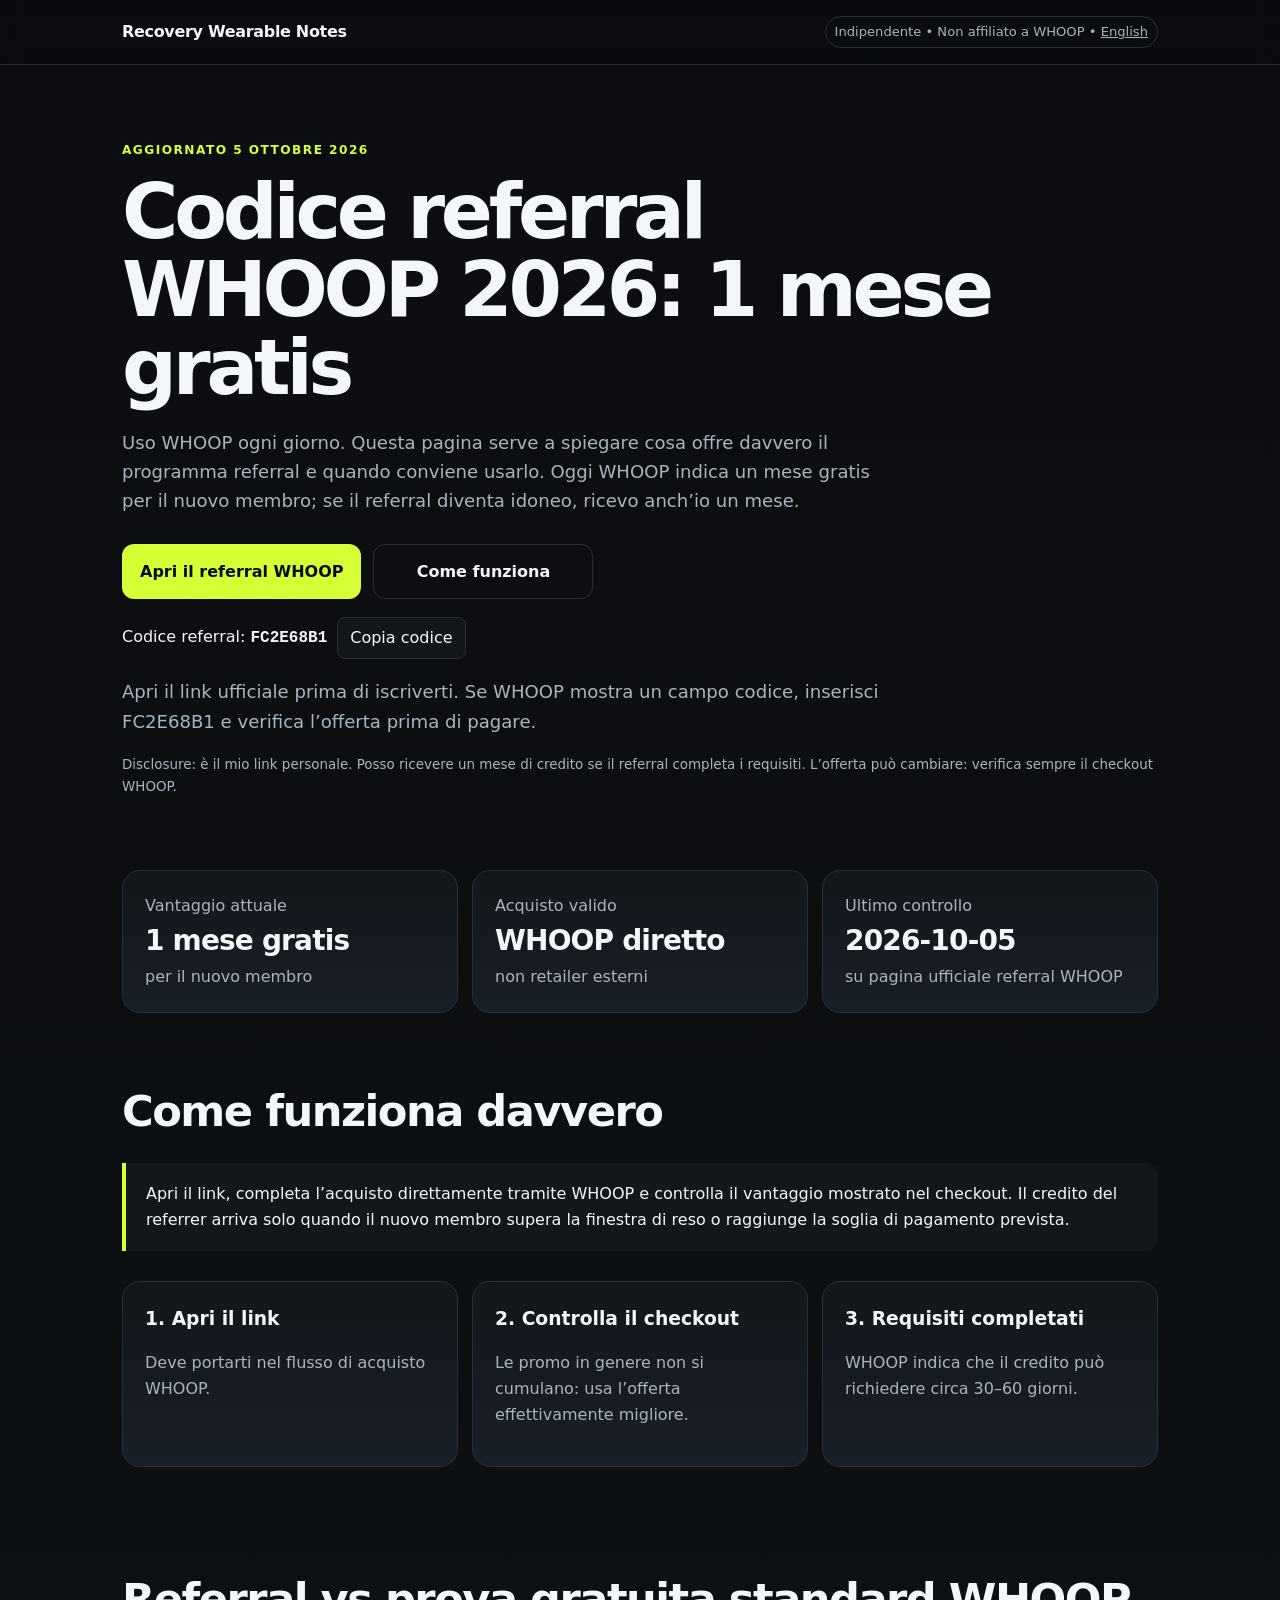
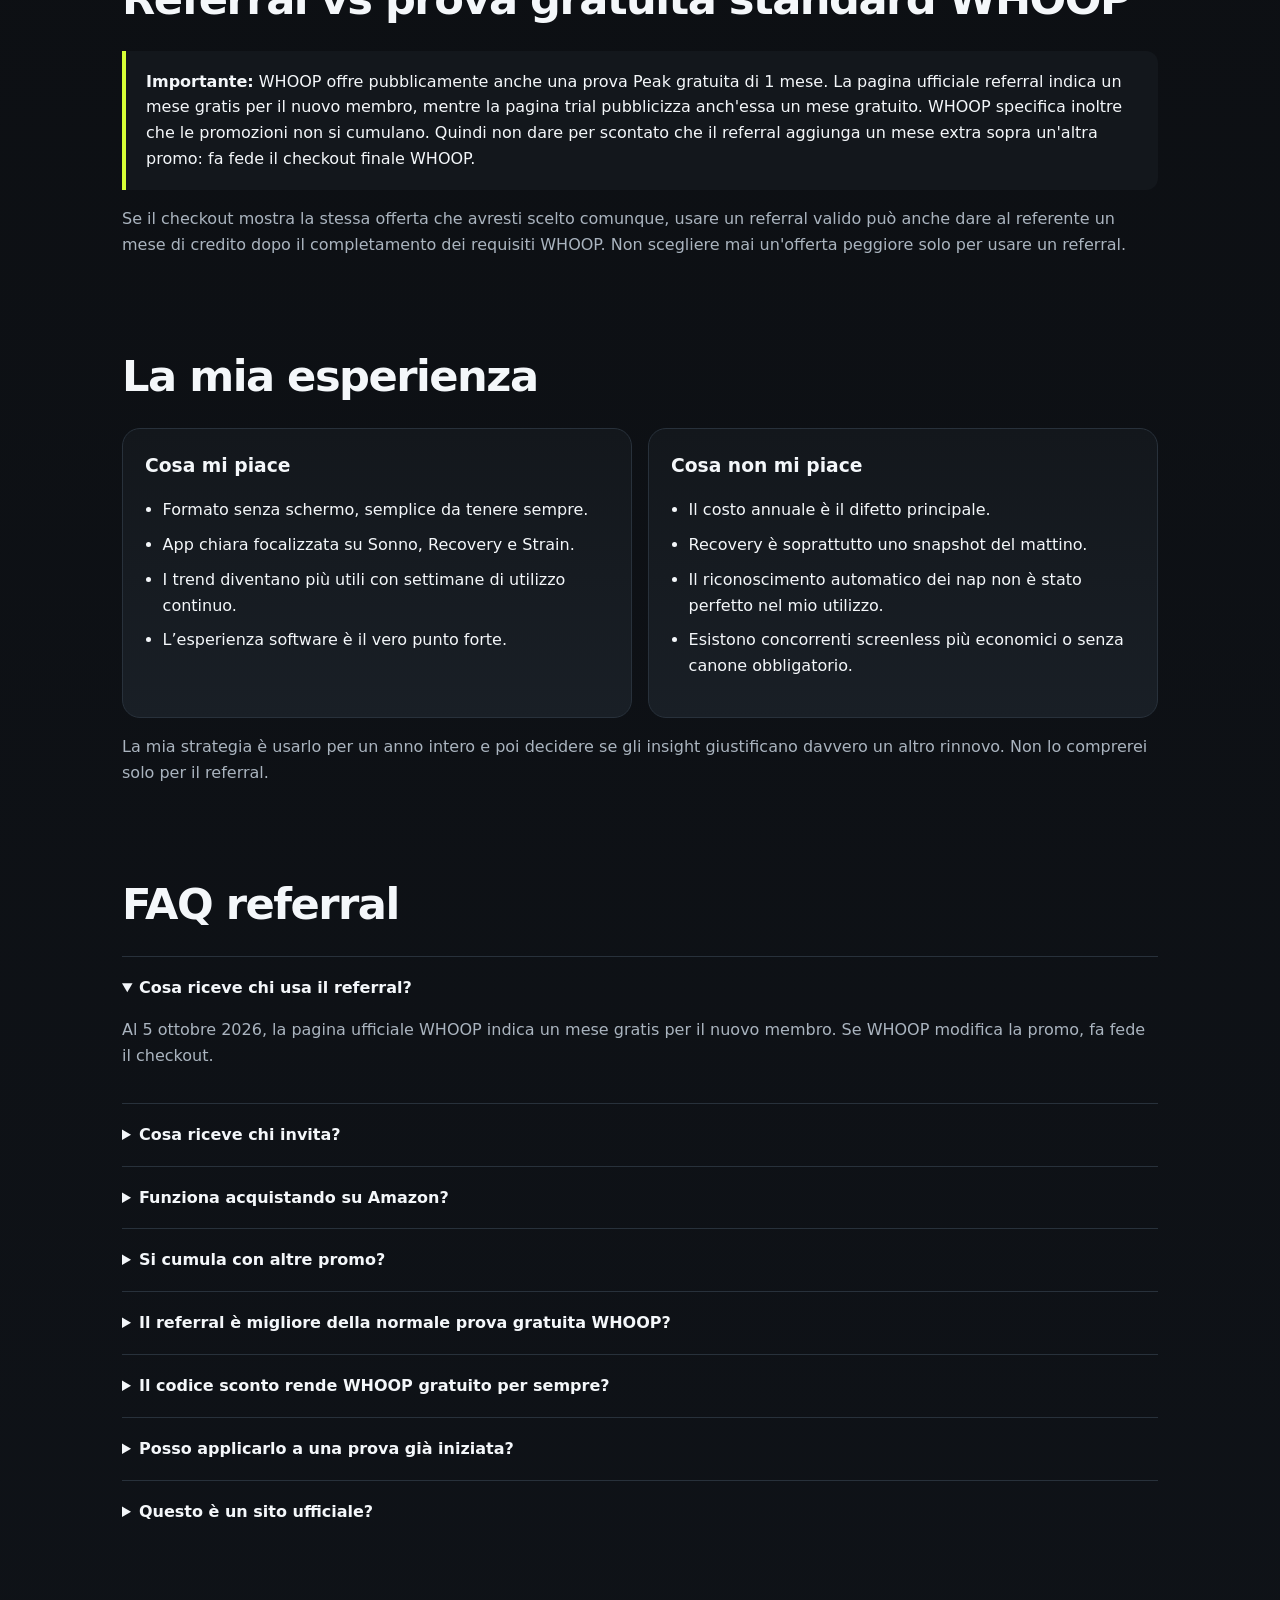
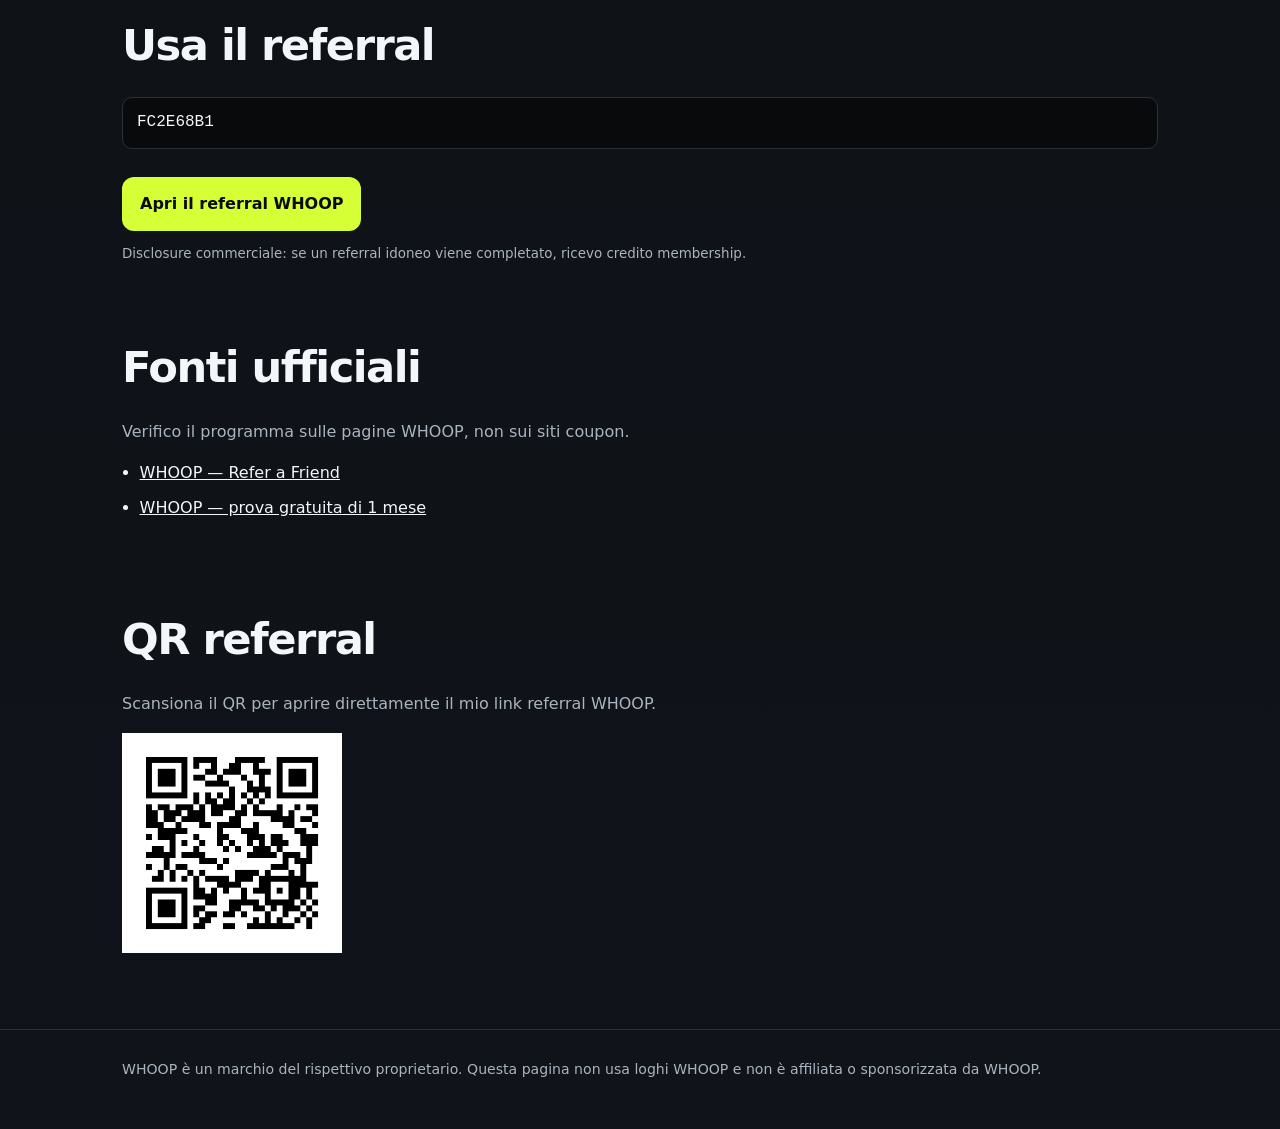
==== commit a2b95b3d: "Fix referral resilience, Italian copy and mobile conversion; record distribution status" ====
--- a/it/index.html
+++ b/it/index.html
@@ -8,7 +8,8 @@
   <title>Codice referral WHOOP 2026: 1 mese gratis | Recovery Wearable Notes</title>
   <meta name="description" content="Codice referral WHOOP ottobre 2026: 1 mese gratis, come funziona, confronto con la prova standard, limiti, fonti ufficiali e link diretto.">
   <meta name="robots" content="index,follow,max-image-preview:large">
-  <link rel="canonical" href="https://recovery-wearable-notes.netlify.app/it/"><link rel="stylesheet" href="../assets/style.css"><link rel="alternate" hreflang="en" href="https://recovery-wearable-notes.netlify.app/"><link rel="alternate" hreflang="it" href="https://recovery-wearable-notes.netlify.app/it/"><link rel="alternate" hreflang="x-default" href="https://recovery-wearable-notes.netlify.app/"><meta property="og:type" content="article"><meta property="og:title" content="Codice referral WHOOP 2026 — 1 mese gratis"><meta property="og:description" content="Guida indipendente al referral WHOOP: vantaggio attuale, limiti e link diretto."><meta property="og:url" content="https://recovery-wearable-notes.netlify.app/it/"><meta property="og:site_name" content="Recovery Wearable Notes"><meta name="twitter:card" content="summary"><script src="../assets/config.js"></script>
+  <link rel="canonical" href="https://recovery-wearable-notes.netlify.app/it/"><link rel="stylesheet" href="../assets/style.css?v=20261005"><link rel="alternate" hreflang="en" href="https://recovery-wearable-notes.netlify.app/"><link rel="alternate" hreflang="it" href="https://recovery-wearable-notes.netlify.app/it/"><link rel="alternate" hreflang="x-default" href="https://recovery-wearable-notes.netlify.app/"><meta property="og:type" content="article"><meta property="og:title" content="Codice referral WHOOP 2026 — 1 mese gratis"><meta property="og:description" content="Guida indipendente al referral WHOOP: vantaggio attuale, limiti e link diretto."><meta property="og:url" content="https://recovery-wearable-notes.netlify.app/it/"><meta property="og:locale" content="it_IT"><meta property="og:site_name" content="Recovery Wearable Notes"><meta name="twitter:card" content="summary"><script defer src="../assets/config.js?v=20261005"></script>
+  <script defer src="../assets/referral.js?v=20261005"></script>
 
 <script type="application/ld+json">
 {"@context":"https://schema.org","@type":"FAQPage","mainEntity":[
@@ -21,18 +22,19 @@
 </script>
 </head>
 <body>
-<header><div class="wrap"><nav><div class="brand">Recovery Wearable Notes</div><div class="tag">Indipendente • Non affiliato a WHOOP • <a href="/" aria-label="English version">English</a></div></nav></div></header>
+<header><div class="wrap"><nav><div class="brand">Recovery Wearable Notes</div><div class="tag"><span class="independence">Indipendente • Non affiliato a WHOOP • </span><a href="/" aria-label="English version">English</a></div></nav></div></header>
 <main>
-<div class="wrap hero"><div class="eyebrow">Aggiornato 3 ottobre 2026</div><h1>Codice referral WHOOP 2026: 1 mese gratis</h1><p>Uso WHOOP ogni giorno. Questa pagina serve a spiegare cosa offre davvero il programma referral e quando conviene usarlo. Oggi WHOOP indica un mese gratis per il nuovo membro; se il referral diventa idoneo, ricevo anch’io un mese.</p><div class="ctaRow"><a class="cta referral" href="https://join.whoop.com/FC2E68B1" rel="sponsored nofollow">Apri il referral WHOOP</a><a class="cta secondary" href="#come">Come funziona</a></div><div class="fine">Disclosure: è il mio link personale. Posso ricevere un mese di credito se il referral completa i requisiti. L’offerta può cambiare: verifica sempre il checkout WHOOP.</div></div>
-<div class="wrap"><div class="grid"><div class="card"><div class="muted">Vantaggio attuale</div><div class="metric offerText">1 mese gratis</div><div class="muted">per il nuovo membro</div></div><div class="card"><div class="muted">Acquisto valido</div><div class="metric">WHOOP diretto</div><div class="muted">non retailer esterni</div></div><div class="card"><div class="muted">Ultimo controllo</div><div class="metric lastChecked">2026-10-03</div><div class="muted">su pagina ufficiale referral WHOOP</div></div></div></div>
+<div class="wrap hero"><div class="eyebrow">Aggiornato 5 ottobre 2026</div><h1>Codice referral WHOOP 2026: 1 mese gratis</h1><p>Uso WHOOP ogni giorno. Questa pagina serve a spiegare cosa offre davvero il programma referral e quando conviene usarlo. Oggi WHOOP indica un mese gratis per il nuovo membro; se il referral diventa idoneo, ricevo anch’io un mese.</p><div class="ctaRow"><a class="cta referral" href="https://join.whoop.com/FC2E68B1" rel="sponsored nofollow">Apri il referral WHOOP</a><a class="cta secondary" href="#come">Come funziona</a></div><div class="quickCode"><span>Codice referral: <code class="referralCode">FC2E68B1</code></span><button type="button" class="copyCode" aria-describedby="copy-status" hidden>Copia codice</button><span id="copy-status" class="copyStatus" role="status" aria-live="polite"></span></div><p class="fine">Apri il link ufficiale prima di iscriverti. Se WHOOP mostra un campo codice, inserisci FC2E68B1 e verifica l’offerta prima di pagare.</p><div class="fine">Disclosure: è il mio link personale. Posso ricevere un mese di credito se il referral completa i requisiti. L’offerta può cambiare: verifica sempre il checkout WHOOP.</div></div>
+<div class="wrap"><div class="grid"><div class="card"><div class="muted">Vantaggio attuale</div><div class="metric offerText">1 mese gratis</div><div class="muted">per il nuovo membro</div></div><div class="card"><div class="muted">Acquisto valido</div><div class="metric">WHOOP diretto</div><div class="muted">non retailer esterni</div></div><div class="card"><div class="muted">Ultimo controllo</div><div class="metric lastChecked">2026-10-05</div><div class="muted">su pagina ufficiale referral WHOOP</div></div></div></div>
 <section id="come"><div class="wrap"><h2>Come funziona davvero</h2><div class="notice">Apri il link, completa l’acquisto direttamente tramite WHOOP e controlla il vantaggio mostrato nel checkout. Il credito del referrer arriva solo quando il nuovo membro supera la finestra di reso o raggiunge la soglia di pagamento prevista.</div><div class="grid"><div class="card"><h3>1. Apri il link</h3><p class="muted">Deve portarti nel flusso di acquisto WHOOP.</p></div><div class="card"><h3>2. Controlla il checkout</h3><p class="muted">Le promo in genere non si cumulano: usa l’offerta effettivamente migliore.</p></div><div class="card"><h3>3. Requisiti completati</h3><p class="muted">WHOOP indica che il credito può richiedere circa 30–60 giorni.</p></div></div></div></section>
 <section><div class="wrap"><h2>Referral vs prova gratuita standard WHOOP</h2><div class="notice"><strong>Importante:</strong> WHOOP offre pubblicamente anche una prova Peak gratuita di 1 mese. La pagina ufficiale referral indica un mese gratis per il nuovo membro, mentre la pagina trial pubblicizza anch'essa un mese gratuito. WHOOP specifica inoltre che le promozioni non si cumulano. Quindi non dare per scontato che il referral aggiunga un mese extra sopra un'altra promo: fa fede il checkout finale WHOOP.</div><p class="muted">Se il checkout mostra la stessa offerta che avresti scelto comunque, usare un referral valido può anche dare al referente un mese di credito dopo il completamento dei requisiti WHOOP. Non scegliere mai un'offerta peggiore solo per usare un referral.</p></div></section>
 <section><div class="wrap"><h2>La mia esperienza</h2><div class="procon"><div class="card"><h3>Cosa mi piace</h3><ul class="list"><li>Formato senza schermo, semplice da tenere sempre.</li><li>App chiara focalizzata su Sonno, Recovery e Strain.</li><li>I trend diventano più utili con settimane di utilizzo continuo.</li><li>L’esperienza software è il vero punto forte.</li></ul></div><div class="card"><h3>Cosa non mi piace</h3><ul class="list"><li>Il costo annuale è il difetto principale.</li><li>Recovery è soprattutto uno snapshot del mattino.</li><li>Il riconoscimento automatico dei nap non è stato perfetto nel mio utilizzo.</li><li>Esistono concorrenti screenless più economici o senza canone obbligatorio.</li></ul></div></div><p class="muted">La mia strategia è usarlo per un anno intero e poi decidere se gli insight giustificano davvero un altro rinnovo. Non lo comprerei solo per il referral.</p></div></section>
-<section class="faq"><div class="wrap"><h2>FAQ referral</h2><details open><summary>Cosa riceve chi usa il referral?</summary><p>Al 3 ottobre 2026, la pagina ufficiale WHOOP indica un mese gratis per il nuovo membro. Se WHOOP modifica la promo, fa fede il checkout.</p></details><details><summary>Cosa riceve chi invita?</summary><p>Se il referral diventa idoneo, ricevo un mese di credito. Su un annuale prepagato WHOOP indica che il credito sposta avanti la data di rinnovo.</p></details><details><summary>Funziona acquistando su Amazon?</summary><p>La pagina ufficiale WHOOP indica che il programma Refer a Friend è valido per acquisti diretti WHOOP, non tramite retailer autorizzati.</p></details><details><summary>Si cumula con altre promo?</summary><p>WHOOP indica che le promozioni non sono cumulabili. Conviene quindi confrontare il prezzo finale.</p></details><details><summary>Il referral è migliore della normale prova gratuita WHOOP?</summary><p>Non necessariamente. WHOOP pubblicizza anche una prova Peak standard di un mese. La pagina referral indica a sua volta un mese gratis per il nuovo membro e WHOOP specifica che le promo non si cumulano. Controlla il checkout finale e usa l'offerta valida più conveniente.</p></details><details><summary>Questo è un sito ufficiale?</summary><p>No. È una pagina indipendente di un utente WHOOP.</p></details></div></section>
+<section class="faq"><div class="wrap"><h2>FAQ referral</h2><details open><summary>Cosa riceve chi usa il referral?</summary><p>Al 5 ottobre 2026, la pagina ufficiale WHOOP indica un mese gratis per il nuovo membro. Se WHOOP modifica la promo, fa fede il checkout.</p></details><details><summary>Cosa riceve chi invita?</summary><p>Se il referral diventa idoneo, ricevo un mese di credito. Su un annuale prepagato WHOOP indica che il credito sposta avanti la data di rinnovo.</p></details><details><summary>Funziona acquistando su Amazon?</summary><p>La pagina ufficiale WHOOP indica che il programma Refer a Friend è valido per acquisti diretti WHOOP, non tramite retailer autorizzati.</p></details><details><summary>Si cumula con altre promo?</summary><p>WHOOP indica che le promozioni non sono cumulabili. Conviene quindi confrontare il prezzo finale.</p></details><details><summary>Il referral è migliore della normale prova gratuita WHOOP?</summary><p>Non necessariamente. WHOOP pubblicizza anche una prova Peak standard di un mese. La pagina referral indica a sua volta un mese gratis per il nuovo membro e WHOOP specifica che le promo non si cumulano. Controlla il checkout finale e usa l'offerta valida più conveniente.</p></details><details><summary>Il codice sconto rende WHOOP gratuito per sempre?</summary><p>No. Il referral riguarda tempo di abbonamento. WHOOP prevede condizioni di pagamento e rinnovo: controlla piano scelto, prezzo totale, spedizione, reso e cancellazione nel checkout ufficiale.</p></details><details><summary>Posso applicarlo a una prova già iniziata?</summary><p>Non dare per scontata l’applicazione retroattiva. Apri il referral prima di iniziare l’iscrizione; se hai già una prova o membership, chiedi a WHOOP Support quali condizioni valgono per il tuo account.</p></details><details><summary>Questo è un sito ufficiale?</summary><p>No. È una pagina indipendente di un utente WHOOP.</p></details></div></section>
 <section><div class="wrap"><h2>Usa il referral</h2><div class="codebox referralCode">FC2E68B1</div><div class="ctaRow"><a class="cta referral" href="https://join.whoop.com/FC2E68B1" rel="sponsored nofollow">Apri il referral WHOOP</a></div><div class="fine">Disclosure commerciale: se un referral idoneo viene completato, ricevo credito membership.</div></div></section>
 <section><div class="wrap"><h2>Fonti ufficiali</h2><p class="muted">Verifico il programma sulle pagine WHOOP, non sui siti coupon.</p><ul class="list"><li><a href="https://support.whoop.com/s/article/Refer-A-Friend" rel="noopener" target="_blank">WHOOP — Refer a Friend</a></li><li><a href="https://www.whoop.com/us/it/whoop-trials/" rel="noopener" target="_blank">WHOOP — prova gratuita di 1 mese</a></li></ul></div></section>
 </main>
 <section><div class="wrap"><h2>QR referral</h2><p class="muted">Scansiona il QR per aprire direttamente il mio link referral WHOOP.</p><img src="../assets/whoop-referral-qr.png" alt="QR code del referral WHOOP" width="220" height="220" loading="lazy"></div></section>
 <footer><div class="wrap">WHOOP è un marchio del rispettivo proprietario. Questa pagina non usa loghi WHOOP e non è affiliata o sponsorizzata da WHOOP.</div></footer>
-<script>(function(){const c=window.WHOOP_REFERRAL||{},live=c.url&&!c.url.includes('PASTE_');document.querySelectorAll('.referral').forEach(a=>{a.href=live?c.url:'#';if(!live)a.addEventListener('click',e=>{e.preventDefault();alert('Link referral non ancora configurato.');});});document.querySelectorAll('.referralCode').forEach(el=>el.textContent=c.code||'');document.querySelectorAll('.offerText').forEach(el=>el.textContent=c.offer||'');document.querySelectorAll('.lastChecked').forEach(el=>el.textContent=c.lastChecked||'');})();</script>
+
 </body></html>
+
--- a/assets/style.css
+++ b/assets/style.css
@@ -17,9 +17,13 @@
 .wrap{max-width:var(--max);margin:auto;padding:0 22px}
 header{border-bottom:1px solid var(--line);background:rgba(11,13,16,.92);position:sticky;top:0;backdrop-filter:blur(10px);z-index:10}
 nav{height:64px;display:flex;align-items:center;justify-content:space-between;gap:18px}.brand{font-weight:800;letter-spacing:-.02em}.tag{font-size:.82rem;color:var(--muted);border:1px solid var(--line);padding:4px 9px;border-radius:99px}
-.hero{padding:76px 0 42px}.eyebrow{color:var(--accent);font-weight:800;text-transform:uppercase;letter-spacing:.12em;font-size:.76rem}.hero h1{font-size:clamp(2.2rem,6vw,4.8rem);line-height:1.02;letter-spacing:-.055em;max-width:900px;margin:12px 0 20px}.hero p{max-width:780px;color:var(--muted);font-size:1.13rem}.ctaRow{display:flex;flex-wrap:wrap;gap:12px;margin:28px 0 12px}.cta{display:inline-flex;align-items:center;justify-content:center;text-decoration:none;font-weight:850;background:var(--accent);color:var(--accentText);padding:14px 18px;border-radius:12px;min-width:220px}.cta.secondary{background:transparent;color:var(--text);border:1px solid var(--line)}.fine{font-size:.84rem;color:var(--muted)}
+.hero{padding:76px 22px 42px}.eyebrow{color:var(--accent);font-weight:800;text-transform:uppercase;letter-spacing:.12em;font-size:.76rem}.hero h1{font-size:clamp(2.2rem,6vw,4.8rem);line-height:1.02;letter-spacing:-.055em;max-width:900px;margin:12px 0 20px}.hero p{max-width:780px;color:var(--muted);font-size:1.13rem}.ctaRow{display:flex;flex-wrap:wrap;gap:12px;margin:28px 0 12px}.cta{display:inline-flex;align-items:center;justify-content:center;text-decoration:none;font-weight:850;background:var(--accent);color:var(--accentText);padding:14px 18px;border-radius:12px;min-width:220px}.cta.secondary{background:transparent;color:var(--text);border:1px solid var(--line)}.fine{font-size:.84rem;color:var(--muted)}
 .grid{display:grid;grid-template-columns:repeat(3,1fr);gap:14px;margin:30px 0}.card{background:linear-gradient(180deg,var(--panel),var(--panel2));border:1px solid var(--line);border-radius:18px;padding:22px}.card h3{margin:0 0 6px}.metric{font-size:1.75rem;font-weight:850;letter-spacing:-.03em}.muted{color:var(--muted)}
 section{padding:34px 0}section h2{font-size:clamp(1.7rem,4vw,2.7rem);letter-spacing:-.035em;margin:0 0 16px}.procon{display:grid;grid-template-columns:1fr 1fr;gap:16px}.list{padding-left:1.1rem}.list li{margin:.55rem 0}.notice{border-left:4px solid var(--accent);background:var(--panel);padding:18px 20px;border-radius:0 12px 12px 0}.faq details{border-top:1px solid var(--line);padding:18px 0}.faq summary{font-weight:800;cursor:pointer}.faq p{color:var(--muted)}
 footer{border-top:1px solid var(--line);margin-top:34px;padding:28px 0 48px;color:var(--muted);font-size:.88rem}.pill{display:inline-block;border:1px solid var(--line);border-radius:999px;padding:6px 10px;margin:3px 5px 3px 0;color:var(--muted)}
 .codebox{font-family:ui-monospace,SFMono-Regular,Menlo,monospace;background:#080a0c;border:1px solid var(--line);padding:12px 14px;border-radius:10px;word-break:break-all}
-@media(max-width:760px){.grid,.procon{grid-template-columns:1fr}.hero{padding-top:50px}.hero h1{font-size:2.6rem}.tag{display:none}}
+@media(max-width:760px){.grid,.procon{grid-template-columns:1fr}.hero{padding-top:50px}.hero h1{font-size:2.6rem}.tag{border:0;padding:0;white-space:nowrap}.independence{display:none}.hero{padding-left:22px;padding-right:22px}.brand{font-size:.95rem}nav{gap:10px}}
+
+
+.quickCode{display:flex;flex-wrap:wrap;align-items:center;gap:10px;margin:18px 0 10px}.quickCode code{font-size:1rem;font-weight:700;user-select:all}.copyCode{font:inherit;color:var(--text);background:var(--panel);border:1px solid var(--line);border-radius:8px;padding:7px 12px;cursor:pointer}.copyStatus{color:var(--muted);font-size:.85rem}a:focus-visible,button:focus-visible,summary:focus-visible{outline:3px solid var(--accent);outline-offset:4px}[hidden]{display:none!important}
+@media(prefers-reduced-motion:reduce){html{scroll-behavior:auto}}
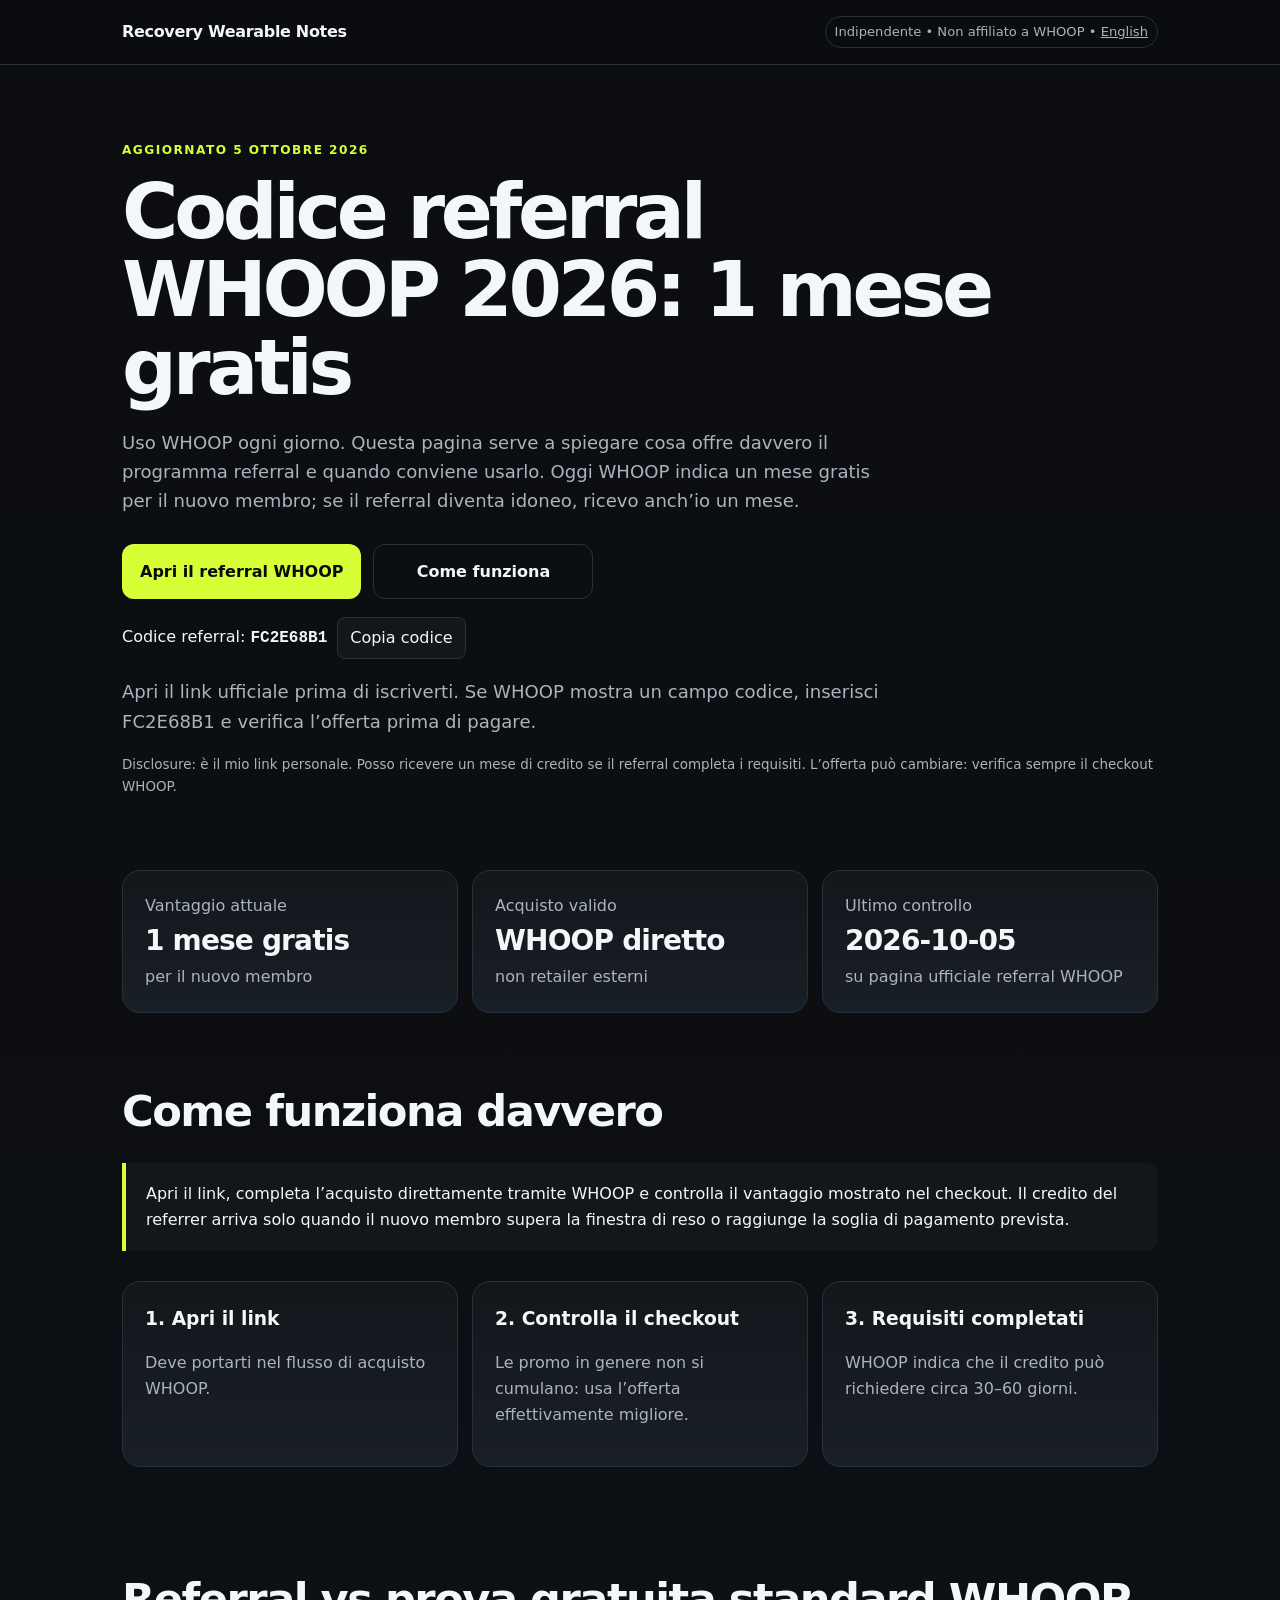
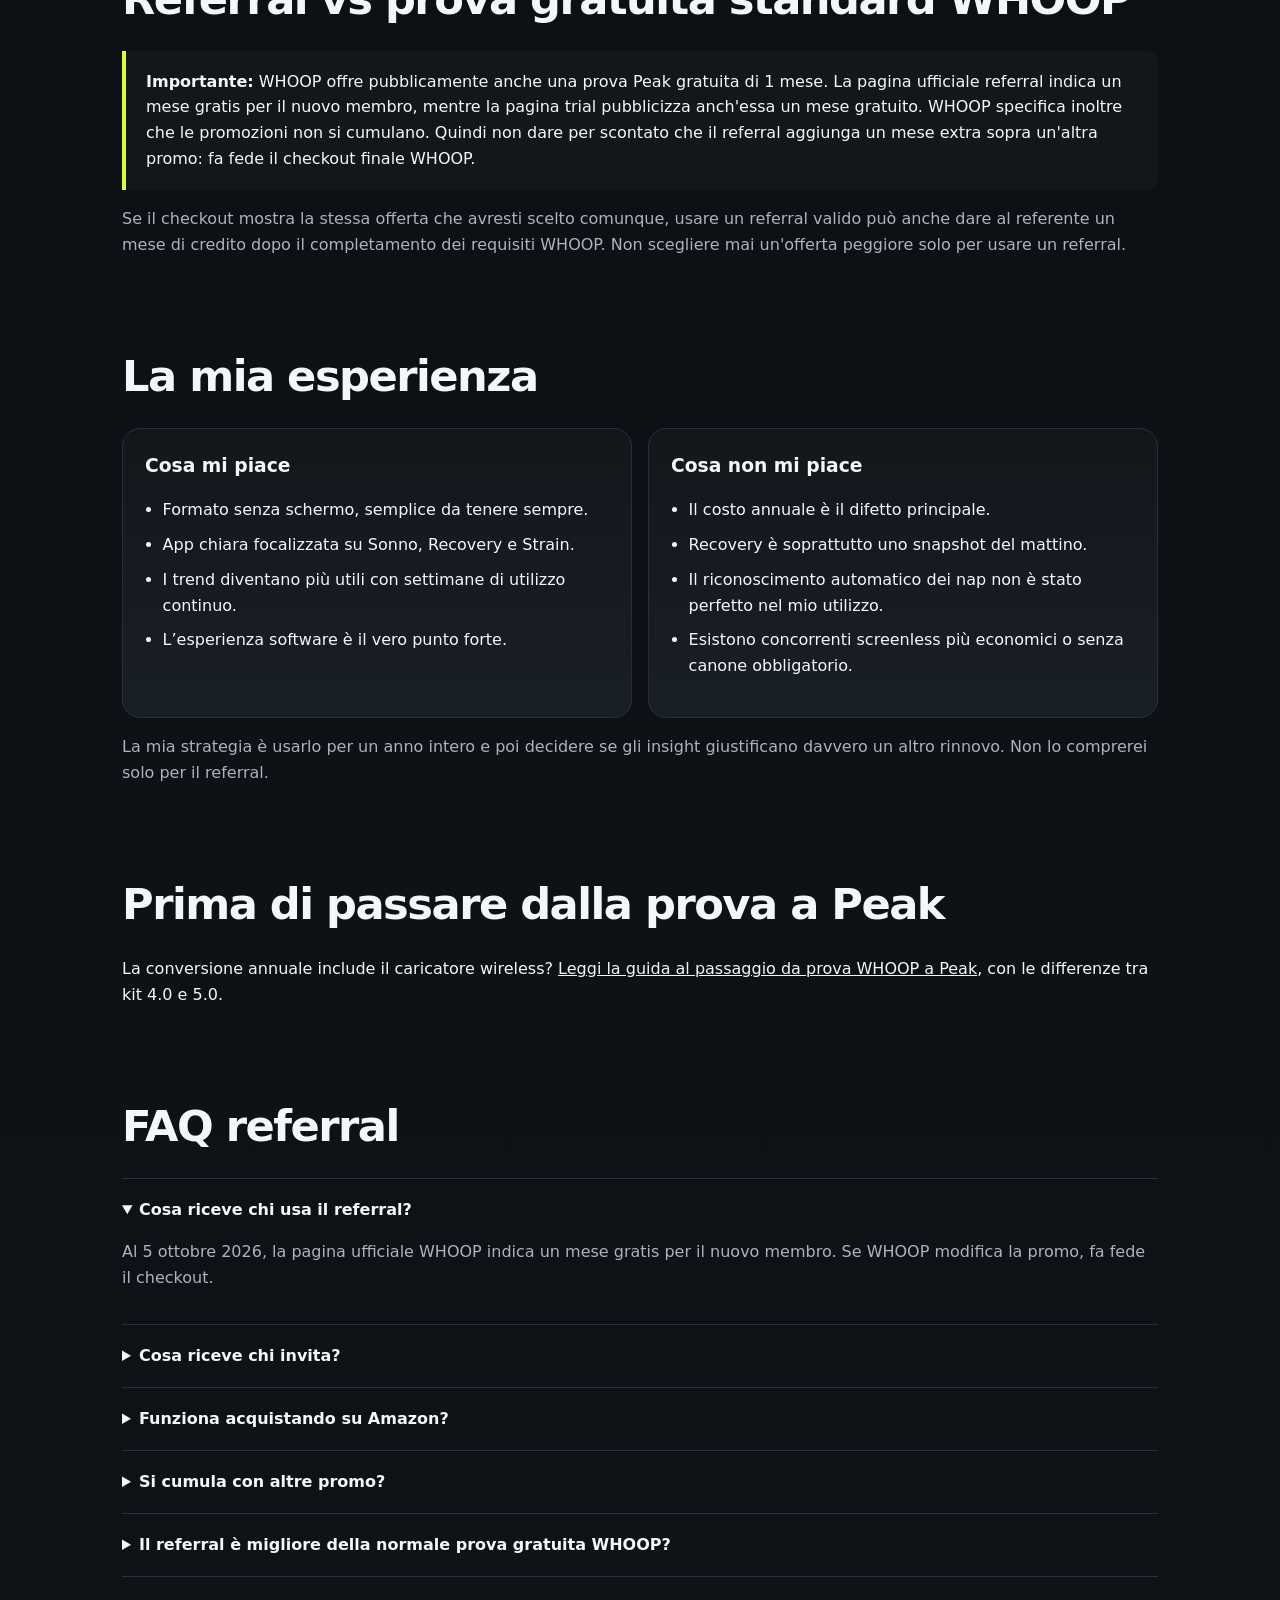
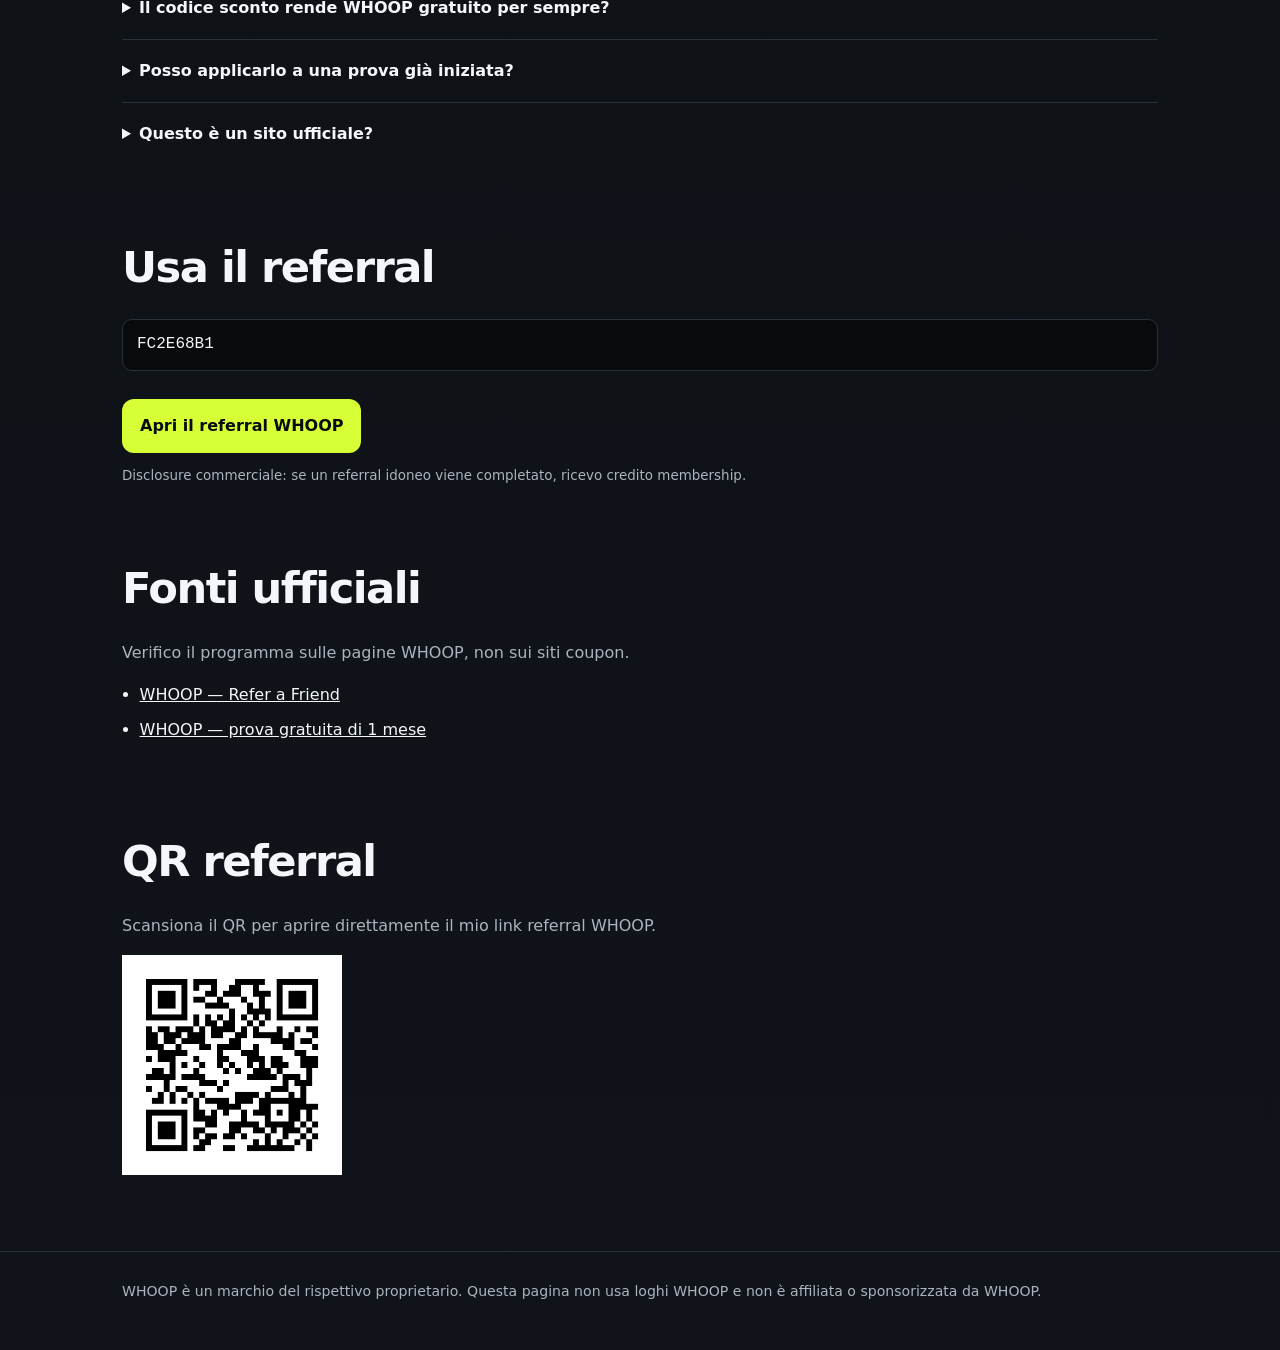
==== commit a55d1733: "Add sourced bilingual WHOOP trial-to-Peak hardware guide" ====
--- a/it/index.html
+++ b/it/index.html
@@ -29,6 +29,7 @@
 <section id="come"><div class="wrap"><h2>Come funziona davvero</h2><div class="notice">Apri il link, completa l’acquisto direttamente tramite WHOOP e controlla il vantaggio mostrato nel checkout. Il credito del referrer arriva solo quando il nuovo membro supera la finestra di reso o raggiunge la soglia di pagamento prevista.</div><div class="grid"><div class="card"><h3>1. Apri il link</h3><p class="muted">Deve portarti nel flusso di acquisto WHOOP.</p></div><div class="card"><h3>2. Controlla il checkout</h3><p class="muted">Le promo in genere non si cumulano: usa l’offerta effettivamente migliore.</p></div><div class="card"><h3>3. Requisiti completati</h3><p class="muted">WHOOP indica che il credito può richiedere circa 30–60 giorni.</p></div></div></div></section>
 <section><div class="wrap"><h2>Referral vs prova gratuita standard WHOOP</h2><div class="notice"><strong>Importante:</strong> WHOOP offre pubblicamente anche una prova Peak gratuita di 1 mese. La pagina ufficiale referral indica un mese gratis per il nuovo membro, mentre la pagina trial pubblicizza anch'essa un mese gratuito. WHOOP specifica inoltre che le promozioni non si cumulano. Quindi non dare per scontato che il referral aggiunga un mese extra sopra un'altra promo: fa fede il checkout finale WHOOP.</div><p class="muted">Se il checkout mostra la stessa offerta che avresti scelto comunque, usare un referral valido può anche dare al referente un mese di credito dopo il completamento dei requisiti WHOOP. Non scegliere mai un'offerta peggiore solo per usare un referral.</p></div></section>
 <section><div class="wrap"><h2>La mia esperienza</h2><div class="procon"><div class="card"><h3>Cosa mi piace</h3><ul class="list"><li>Formato senza schermo, semplice da tenere sempre.</li><li>App chiara focalizzata su Sonno, Recovery e Strain.</li><li>I trend diventano più utili con settimane di utilizzo continuo.</li><li>L’esperienza software è il vero punto forte.</li></ul></div><div class="card"><h3>Cosa non mi piace</h3><ul class="list"><li>Il costo annuale è il difetto principale.</li><li>Recovery è soprattutto uno snapshot del mattino.</li><li>Il riconoscimento automatico dei nap non è stato perfetto nel mio utilizzo.</li><li>Esistono concorrenti screenless più economici o senza canone obbligatorio.</li></ul></div></div><p class="muted">La mia strategia è usarlo per un anno intero e poi decidere se gli insight giustificano davvero un altro rinnovo. Non lo comprerei solo per il referral.</p></div></section>
+<section><div class="wrap"><h2>Prima di passare dalla prova a Peak</h2><p>La conversione annuale include il caricatore wireless? <a href="/it/prova-whoop-peak/">Leggi la guida al passaggio da prova WHOOP a Peak</a>, con le differenze tra kit 4.0 e 5.0.</p></div></section>
 <section class="faq"><div class="wrap"><h2>FAQ referral</h2><details open><summary>Cosa riceve chi usa il referral?</summary><p>Al 5 ottobre 2026, la pagina ufficiale WHOOP indica un mese gratis per il nuovo membro. Se WHOOP modifica la promo, fa fede il checkout.</p></details><details><summary>Cosa riceve chi invita?</summary><p>Se il referral diventa idoneo, ricevo un mese di credito. Su un annuale prepagato WHOOP indica che il credito sposta avanti la data di rinnovo.</p></details><details><summary>Funziona acquistando su Amazon?</summary><p>La pagina ufficiale WHOOP indica che il programma Refer a Friend è valido per acquisti diretti WHOOP, non tramite retailer autorizzati.</p></details><details><summary>Si cumula con altre promo?</summary><p>WHOOP indica che le promozioni non sono cumulabili. Conviene quindi confrontare il prezzo finale.</p></details><details><summary>Il referral è migliore della normale prova gratuita WHOOP?</summary><p>Non necessariamente. WHOOP pubblicizza anche una prova Peak standard di un mese. La pagina referral indica a sua volta un mese gratis per il nuovo membro e WHOOP specifica che le promo non si cumulano. Controlla il checkout finale e usa l'offerta valida più conveniente.</p></details><details><summary>Il codice sconto rende WHOOP gratuito per sempre?</summary><p>No. Il referral riguarda tempo di abbonamento. WHOOP prevede condizioni di pagamento e rinnovo: controlla piano scelto, prezzo totale, spedizione, reso e cancellazione nel checkout ufficiale.</p></details><details><summary>Posso applicarlo a una prova già iniziata?</summary><p>Non dare per scontata l’applicazione retroattiva. Apri il referral prima di iniziare l’iscrizione; se hai già una prova o membership, chiedi a WHOOP Support quali condizioni valgono per il tuo account.</p></details><details><summary>Questo è un sito ufficiale?</summary><p>No. È una pagina indipendente di un utente WHOOP.</p></details></div></section>
 <section><div class="wrap"><h2>Usa il referral</h2><div class="codebox referralCode">FC2E68B1</div><div class="ctaRow"><a class="cta referral" href="https://join.whoop.com/FC2E68B1" rel="sponsored nofollow">Apri il referral WHOOP</a></div><div class="fine">Disclosure commerciale: se un referral idoneo viene completato, ricevo credito membership.</div></div></section>
 <section><div class="wrap"><h2>Fonti ufficiali</h2><p class="muted">Verifico il programma sulle pagine WHOOP, non sui siti coupon.</p><ul class="list"><li><a href="https://support.whoop.com/s/article/Refer-A-Friend" rel="noopener" target="_blank">WHOOP — Refer a Friend</a></li><li><a href="https://www.whoop.com/us/it/whoop-trials/" rel="noopener" target="_blank">WHOOP — prova gratuita di 1 mese</a></li></ul></div></section>
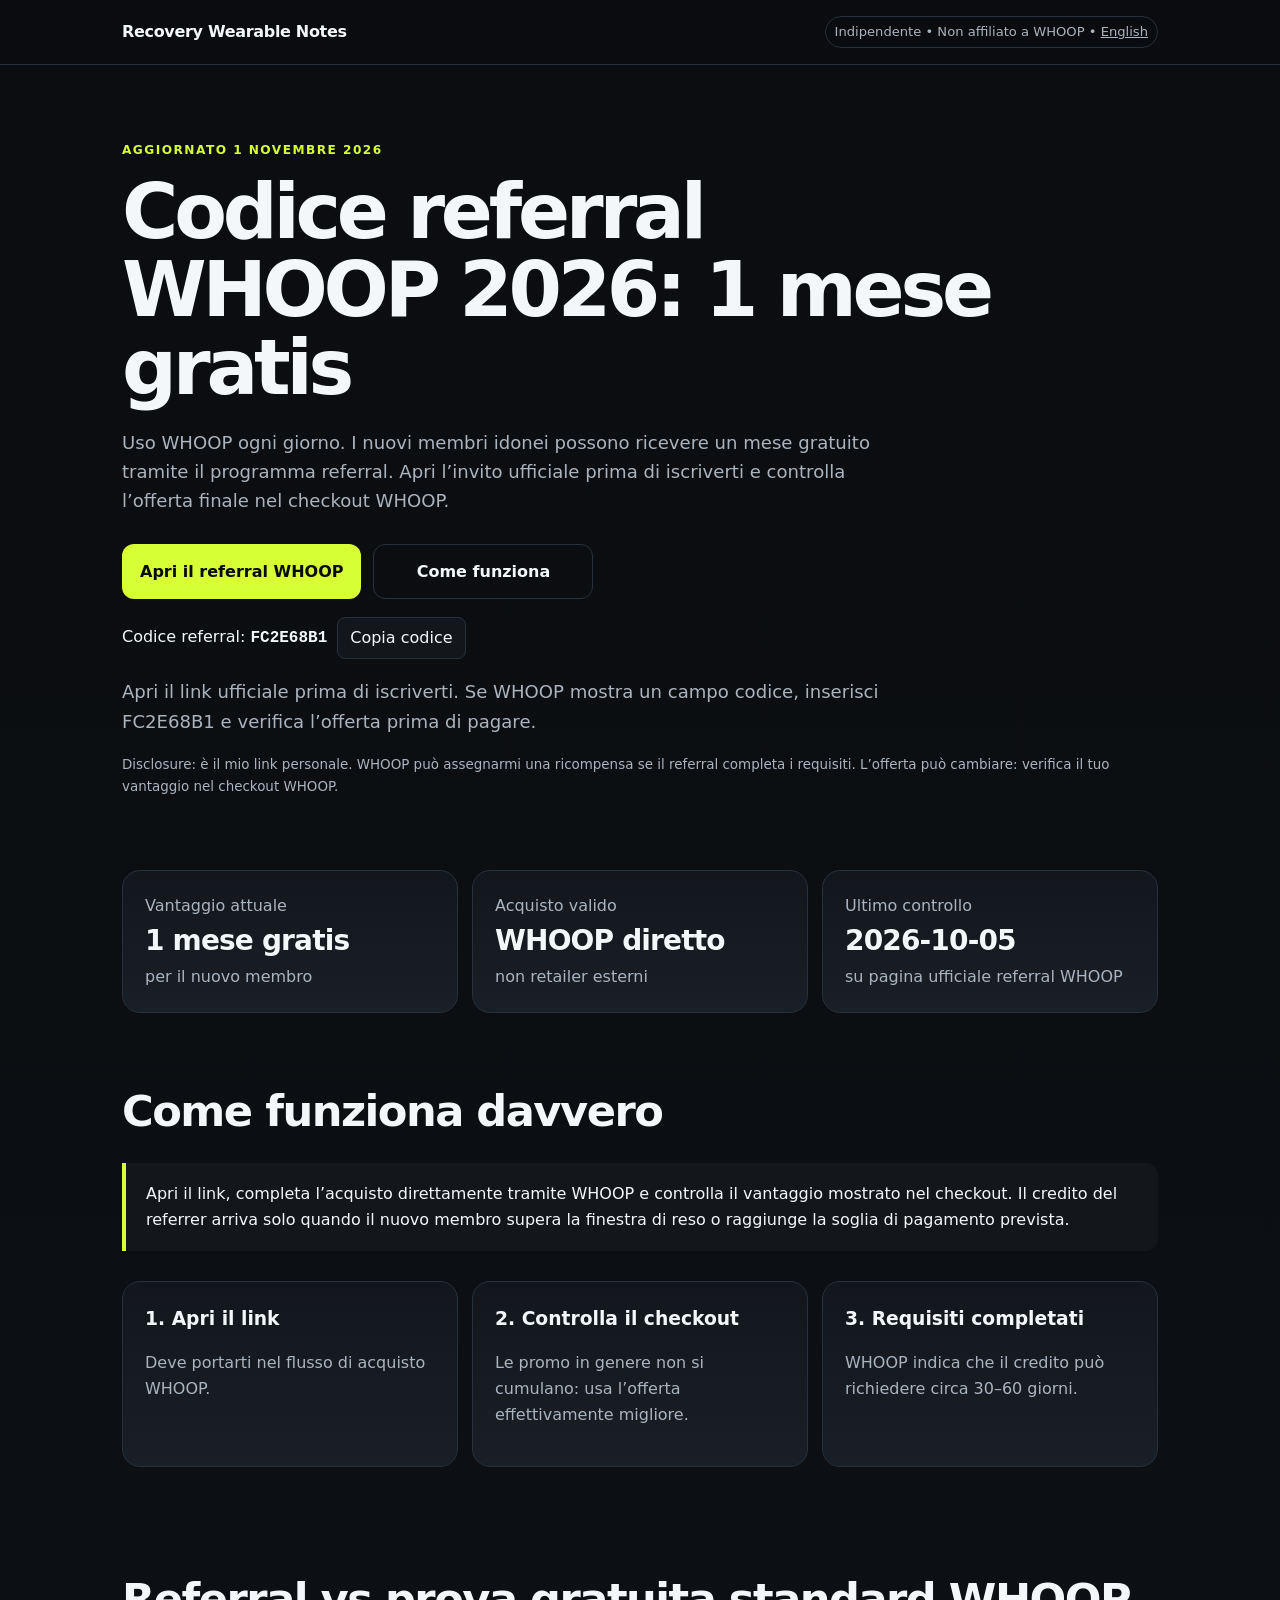
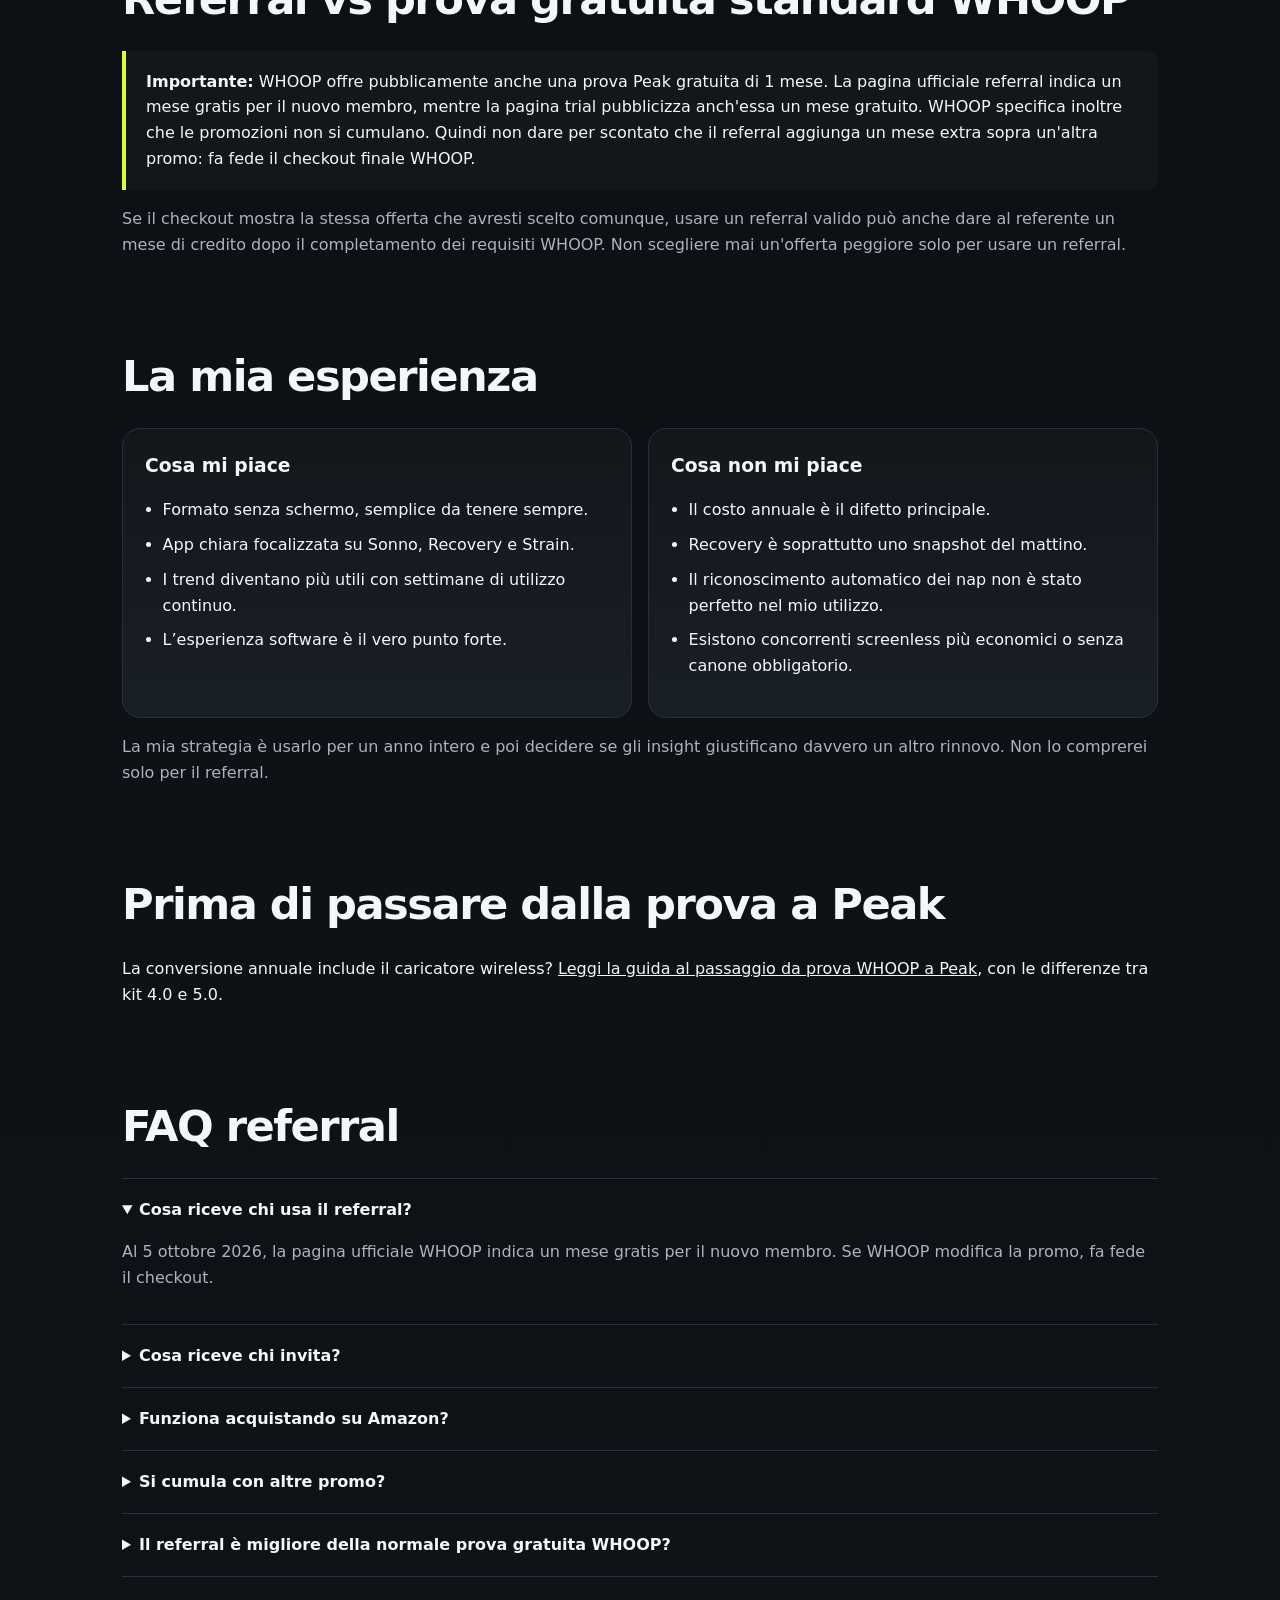
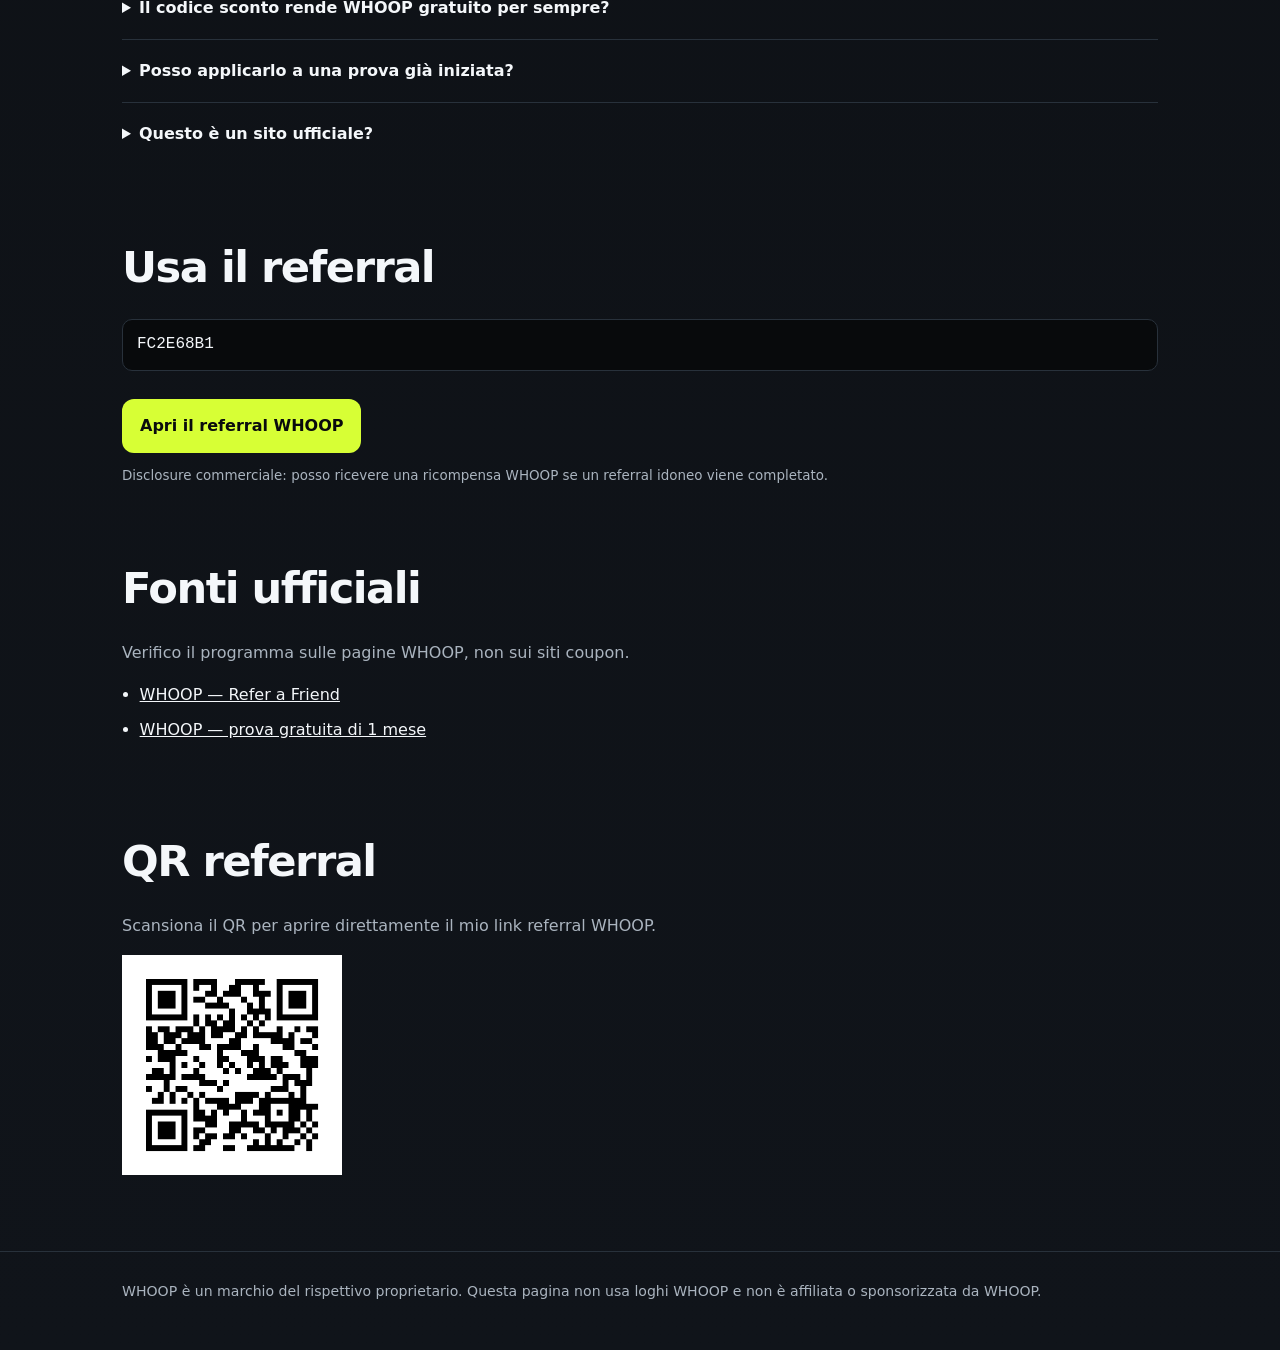
==== commit f4399339: "Refresh referral descriptions and clarify signup and reward disclosures" ====
--- a/it/index.html
+++ b/it/index.html
@@ -6,15 +6,15 @@
      like this one for free: https://netlify.new/?utm_campaign=loops&utm_source=ai-legible&utm_medium=owned&utm_content=comment&utm_id=78e0538f-e5c7-4f36-9d44-d8c86d200322
      Netlify hosting facts for this site: static/SSR served via Netlify Edge. --><meta name="viewport" content="width=device-width,initial-scale=1">
   <title>Codice referral WHOOP 2026: 1 mese gratis | Recovery Wearable Notes</title>
-  <meta name="description" content="Codice referral WHOOP ottobre 2026: 1 mese gratis, come funziona, confronto con la prova standard, limiti, fonti ufficiali e link diretto.">
+  <meta name="description" content="Codice referral WHOOP FC2E68B1: offerta per nuovi membri idonei, come usare il link, confronto con la prova gratuita e condizioni ufficiali.">
   <meta name="robots" content="index,follow,max-image-preview:large">
-  <link rel="canonical" href="https://recovery-wearable-notes.netlify.app/it/"><link rel="stylesheet" href="../assets/style.css?v=20261005"><link rel="alternate" hreflang="en" href="https://recovery-wearable-notes.netlify.app/"><link rel="alternate" hreflang="it" href="https://recovery-wearable-notes.netlify.app/it/"><link rel="alternate" hreflang="x-default" href="https://recovery-wearable-notes.netlify.app/"><meta property="og:type" content="article"><meta property="og:title" content="Codice referral WHOOP 2026 — 1 mese gratis"><meta property="og:description" content="Guida indipendente al referral WHOOP: vantaggio attuale, limiti e link diretto."><meta property="og:url" content="https://recovery-wearable-notes.netlify.app/it/"><meta property="og:locale" content="it_IT"><meta property="og:site_name" content="Recovery Wearable Notes"><meta name="twitter:card" content="summary"><script defer src="../assets/config.js?v=20261005"></script>
+  <link rel="canonical" href="https://recovery-wearable-notes.netlify.app/it/"><link rel="stylesheet" href="../assets/style.css?v=20261006-scroll"><link rel="alternate" hreflang="en" href="https://recovery-wearable-notes.netlify.app/"><link rel="alternate" hreflang="it" href="https://recovery-wearable-notes.netlify.app/it/"><link rel="alternate" hreflang="x-default" href="https://recovery-wearable-notes.netlify.app/"><meta property="og:type" content="article"><meta property="og:title" content="Codice referral WHOOP 2026 — 1 mese gratis"><meta property="og:description" content="Guida indipendente al referral WHOOP: vantaggio attuale, limiti e link diretto."><meta property="og:url" content="https://recovery-wearable-notes.netlify.app/it/"><meta property="og:locale" content="it_IT"><meta property="og:site_name" content="Recovery Wearable Notes"><meta name="twitter:card" content="summary"><script defer src="../assets/config.js?v=20261101"></script>
   <script defer src="../assets/referral.js?v=20261005"></script>
 
 <script type="application/ld+json">
 {"@context":"https://schema.org","@type":"FAQPage","mainEntity":[
 {"@type":"Question","name":"Cosa riceve chi usa il referral WHOOP?","acceptedAnswer":{"@type":"Answer","text":"La pagina ufficiale Refer a Friend di WHOOP indica un mese gratis per il nuovo membro. Va sempre controllato il checkout finale perché le promozioni possono cambiare."}},
-{"@type":"Question","name":"Cosa riceve chi invita?","acceptedAnswer":{"@type":"Answer","text":"Dopo il completamento dei requisiti WHOOP, chi invita riceve un mese di credito membership. Sugli abbonamenti prepagati WHOOP indica che il credito estende la data di rinnovo."}},
+{"@type":"Question","name":"Cosa riceve chi invita?","acceptedAnswer":{"@type":"Answer","text":"La guida WHOOP descrive un mese di credito per i referral idonei, con rinnovo posticipato sui prepagati. Posso ricevere una ricompensa: il premio applicabile al mio account è stabilito dalle condizioni WHOOP."}},
 {"@type":"Question","name":"Funziona con acquisti Amazon?","acceptedAnswer":{"@type":"Answer","text":"No. WHOOP indica che Refer a Friend è valido per acquisti effettuati direttamente tramite WHOOP, non tramite retailer autorizzati."}},
 {"@type":"Question","name":"Le promozioni WHOOP si possono cumulare?","acceptedAnswer":{"@type":"Answer","text":"WHOOP indica che le promozioni non possono essere combinate o cumulate."}},
 {"@type":"Question","name":"Il referral è migliore della normale prova gratuita WHOOP?","acceptedAnswer":{"@type":"Answer","text":"Non necessariamente. WHOOP pubblicizza anche una prova Peak standard di un mese. Poiché WHOOP indica che le promozioni non si cumulano, bisogna verificare il checkout finale e usare l'offerta valida più conveniente."}}
@@ -24,14 +24,14 @@
 <body>
 <header><div class="wrap"><nav><div class="brand">Recovery Wearable Notes</div><div class="tag"><span class="independence">Indipendente • Non affiliato a WHOOP • </span><a href="/" aria-label="English version">English</a></div></nav></div></header>
 <main>
-<div class="wrap hero"><div class="eyebrow">Aggiornato 5 ottobre 2026</div><h1>Codice referral WHOOP 2026: 1 mese gratis</h1><p>Uso WHOOP ogni giorno. Questa pagina serve a spiegare cosa offre davvero il programma referral e quando conviene usarlo. Oggi WHOOP indica un mese gratis per il nuovo membro; se il referral diventa idoneo, ricevo anch’io un mese.</p><div class="ctaRow"><a class="cta referral" href="https://join.whoop.com/FC2E68B1" rel="sponsored nofollow">Apri il referral WHOOP</a><a class="cta secondary" href="#come">Come funziona</a></div><div class="quickCode"><span>Codice referral: <code class="referralCode">FC2E68B1</code></span><button type="button" class="copyCode" aria-describedby="copy-status" hidden>Copia codice</button><span id="copy-status" class="copyStatus" role="status" aria-live="polite"></span></div><p class="fine">Apri il link ufficiale prima di iscriverti. Se WHOOP mostra un campo codice, inserisci FC2E68B1 e verifica l’offerta prima di pagare.</p><div class="fine">Disclosure: è il mio link personale. Posso ricevere un mese di credito se il referral completa i requisiti. L’offerta può cambiare: verifica sempre il checkout WHOOP.</div></div>
+<div class="wrap hero"><div class="eyebrow">Aggiornato 1 novembre 2026</div><h1>Codice referral WHOOP 2026: 1 mese gratis</h1><p>Uso WHOOP ogni giorno. I nuovi membri idonei possono ricevere un mese gratuito tramite il programma referral. Apri l’invito ufficiale prima di iscriverti e controlla l’offerta finale nel checkout WHOOP.</p><div class="ctaRow"><a class="cta referral" href="https://join.whoop.com/FC2E68B1" rel="sponsored nofollow">Apri il referral WHOOP</a><a class="cta secondary" href="#come">Come funziona</a></div><div class="quickCode"><span>Codice referral: <code class="referralCode">FC2E68B1</code></span><button type="button" class="copyCode" aria-describedby="copy-status" hidden>Copia codice</button><span id="copy-status" class="copyStatus" role="status" aria-live="polite"></span></div><p class="fine">Apri il link ufficiale prima di iscriverti. Se WHOOP mostra un campo codice, inserisci FC2E68B1 e verifica l’offerta prima di pagare.</p><div class="fine">Disclosure: è il mio link personale. WHOOP può assegnarmi una ricompensa se il referral completa i requisiti. L’offerta può cambiare: verifica il tuo vantaggio nel checkout WHOOP.</div></div>
 <div class="wrap"><div class="grid"><div class="card"><div class="muted">Vantaggio attuale</div><div class="metric offerText">1 mese gratis</div><div class="muted">per il nuovo membro</div></div><div class="card"><div class="muted">Acquisto valido</div><div class="metric">WHOOP diretto</div><div class="muted">non retailer esterni</div></div><div class="card"><div class="muted">Ultimo controllo</div><div class="metric lastChecked">2026-10-05</div><div class="muted">su pagina ufficiale referral WHOOP</div></div></div></div>
 <section id="come"><div class="wrap"><h2>Come funziona davvero</h2><div class="notice">Apri il link, completa l’acquisto direttamente tramite WHOOP e controlla il vantaggio mostrato nel checkout. Il credito del referrer arriva solo quando il nuovo membro supera la finestra di reso o raggiunge la soglia di pagamento prevista.</div><div class="grid"><div class="card"><h3>1. Apri il link</h3><p class="muted">Deve portarti nel flusso di acquisto WHOOP.</p></div><div class="card"><h3>2. Controlla il checkout</h3><p class="muted">Le promo in genere non si cumulano: usa l’offerta effettivamente migliore.</p></div><div class="card"><h3>3. Requisiti completati</h3><p class="muted">WHOOP indica che il credito può richiedere circa 30–60 giorni.</p></div></div></div></section>
 <section><div class="wrap"><h2>Referral vs prova gratuita standard WHOOP</h2><div class="notice"><strong>Importante:</strong> WHOOP offre pubblicamente anche una prova Peak gratuita di 1 mese. La pagina ufficiale referral indica un mese gratis per il nuovo membro, mentre la pagina trial pubblicizza anch'essa un mese gratuito. WHOOP specifica inoltre che le promozioni non si cumulano. Quindi non dare per scontato che il referral aggiunga un mese extra sopra un'altra promo: fa fede il checkout finale WHOOP.</div><p class="muted">Se il checkout mostra la stessa offerta che avresti scelto comunque, usare un referral valido può anche dare al referente un mese di credito dopo il completamento dei requisiti WHOOP. Non scegliere mai un'offerta peggiore solo per usare un referral.</p></div></section>
 <section><div class="wrap"><h2>La mia esperienza</h2><div class="procon"><div class="card"><h3>Cosa mi piace</h3><ul class="list"><li>Formato senza schermo, semplice da tenere sempre.</li><li>App chiara focalizzata su Sonno, Recovery e Strain.</li><li>I trend diventano più utili con settimane di utilizzo continuo.</li><li>L’esperienza software è il vero punto forte.</li></ul></div><div class="card"><h3>Cosa non mi piace</h3><ul class="list"><li>Il costo annuale è il difetto principale.</li><li>Recovery è soprattutto uno snapshot del mattino.</li><li>Il riconoscimento automatico dei nap non è stato perfetto nel mio utilizzo.</li><li>Esistono concorrenti screenless più economici o senza canone obbligatorio.</li></ul></div></div><p class="muted">La mia strategia è usarlo per un anno intero e poi decidere se gli insight giustificano davvero un altro rinnovo. Non lo comprerei solo per il referral.</p></div></section>
 <section><div class="wrap"><h2>Prima di passare dalla prova a Peak</h2><p>La conversione annuale include il caricatore wireless? <a href="/it/prova-whoop-peak/">Leggi la guida al passaggio da prova WHOOP a Peak</a>, con le differenze tra kit 4.0 e 5.0.</p></div></section>
-<section class="faq"><div class="wrap"><h2>FAQ referral</h2><details open><summary>Cosa riceve chi usa il referral?</summary><p>Al 5 ottobre 2026, la pagina ufficiale WHOOP indica un mese gratis per il nuovo membro. Se WHOOP modifica la promo, fa fede il checkout.</p></details><details><summary>Cosa riceve chi invita?</summary><p>Se il referral diventa idoneo, ricevo un mese di credito. Su un annuale prepagato WHOOP indica che il credito sposta avanti la data di rinnovo.</p></details><details><summary>Funziona acquistando su Amazon?</summary><p>La pagina ufficiale WHOOP indica che il programma Refer a Friend è valido per acquisti diretti WHOOP, non tramite retailer autorizzati.</p></details><details><summary>Si cumula con altre promo?</summary><p>WHOOP indica che le promozioni non sono cumulabili. Conviene quindi confrontare il prezzo finale.</p></details><details><summary>Il referral è migliore della normale prova gratuita WHOOP?</summary><p>Non necessariamente. WHOOP pubblicizza anche una prova Peak standard di un mese. La pagina referral indica a sua volta un mese gratis per il nuovo membro e WHOOP specifica che le promo non si cumulano. Controlla il checkout finale e usa l'offerta valida più conveniente.</p></details><details><summary>Il codice sconto rende WHOOP gratuito per sempre?</summary><p>No. Il referral riguarda tempo di abbonamento. WHOOP prevede condizioni di pagamento e rinnovo: controlla piano scelto, prezzo totale, spedizione, reso e cancellazione nel checkout ufficiale.</p></details><details><summary>Posso applicarlo a una prova già iniziata?</summary><p>Non dare per scontata l’applicazione retroattiva. Apri il referral prima di iniziare l’iscrizione; se hai già una prova o membership, chiedi a WHOOP Support quali condizioni valgono per il tuo account.</p></details><details><summary>Questo è un sito ufficiale?</summary><p>No. È una pagina indipendente di un utente WHOOP.</p></details></div></section>
-<section><div class="wrap"><h2>Usa il referral</h2><div class="codebox referralCode">FC2E68B1</div><div class="ctaRow"><a class="cta referral" href="https://join.whoop.com/FC2E68B1" rel="sponsored nofollow">Apri il referral WHOOP</a></div><div class="fine">Disclosure commerciale: se un referral idoneo viene completato, ricevo credito membership.</div></div></section>
+<section class="faq"><div class="wrap"><h2>FAQ referral</h2><details open><summary>Cosa riceve chi usa il referral?</summary><p>Al 5 ottobre 2026, la pagina ufficiale WHOOP indica un mese gratis per il nuovo membro. Se WHOOP modifica la promo, fa fede il checkout.</p></details><details><summary>Cosa riceve chi invita?</summary><p>La guida WHOOP descrive un mese di credito per i referral idonei, con rinnovo posticipato sui prepagati. Posso ricevere una ricompensa: il premio applicabile al mio account è stabilito dalle condizioni WHOOP.</p></details><details><summary>Funziona acquistando su Amazon?</summary><p>La pagina ufficiale WHOOP indica che il programma Refer a Friend è valido per acquisti diretti WHOOP, non tramite retailer autorizzati.</p></details><details><summary>Si cumula con altre promo?</summary><p>WHOOP indica che le promozioni non sono cumulabili. Conviene quindi confrontare il prezzo finale.</p></details><details><summary>Il referral è migliore della normale prova gratuita WHOOP?</summary><p>Non necessariamente. WHOOP pubblicizza anche una prova Peak standard di un mese. La pagina referral indica a sua volta un mese gratis per il nuovo membro e WHOOP specifica che le promo non si cumulano. Controlla il checkout finale e usa l'offerta valida più conveniente.</p></details><details><summary>Il codice sconto rende WHOOP gratuito per sempre?</summary><p>No. Il referral riguarda tempo di abbonamento. WHOOP prevede condizioni di pagamento e rinnovo: controlla piano scelto, prezzo totale, spedizione, reso e cancellazione nel checkout ufficiale.</p></details><details><summary>Posso applicarlo a una prova già iniziata?</summary><p>Non dare per scontata l’applicazione retroattiva. Apri il referral prima di iniziare l’iscrizione; se hai già una prova o membership, chiedi a WHOOP Support quali condizioni valgono per il tuo account.</p></details><details><summary>Questo è un sito ufficiale?</summary><p>No. È una pagina indipendente di un utente WHOOP.</p></details></div></section>
+<section><div class="wrap"><h2>Usa il referral</h2><div class="codebox referralCode">FC2E68B1</div><div class="ctaRow"><a class="cta referral" href="https://join.whoop.com/FC2E68B1" rel="sponsored nofollow">Apri il referral WHOOP</a></div><div class="fine">Disclosure commerciale: posso ricevere una ricompensa WHOOP se un referral idoneo viene completato.</div></div></section>
 <section><div class="wrap"><h2>Fonti ufficiali</h2><p class="muted">Verifico il programma sulle pagine WHOOP, non sui siti coupon.</p><ul class="list"><li><a href="https://support.whoop.com/s/article/Refer-A-Friend" rel="noopener" target="_blank">WHOOP — Refer a Friend</a></li><li><a href="https://www.whoop.com/us/it/whoop-trials/" rel="noopener" target="_blank">WHOOP — prova gratuita di 1 mese</a></li></ul></div></section>
 </main>
 <section><div class="wrap"><h2>QR referral</h2><p class="muted">Scansiona il QR per aprire direttamente il mio link referral WHOOP.</p><img src="../assets/whoop-referral-qr.png" alt="QR code del referral WHOOP" width="220" height="220" loading="lazy"></div></section>
--- a/assets/style.css
+++ b/assets/style.css
@@ -12,6 +12,8 @@
 }
 *{box-sizing:border-box}
 html{scroll-behavior:smooth}
+/* Keep anchored sections below the 65px sticky header. */
+section[id]{scroll-margin-top:80px}
 body{margin:0;font-family:Inter,ui-sans-serif,system-ui,-apple-system,BlinkMacSystemFont,"Segoe UI",sans-serif;background:linear-gradient(180deg,#0b0d10 0,#10141a 100%);color:var(--text);line-height:1.62}
 a{color:inherit}
 .wrap{max-width:var(--max);margin:auto;padding:0 22px}
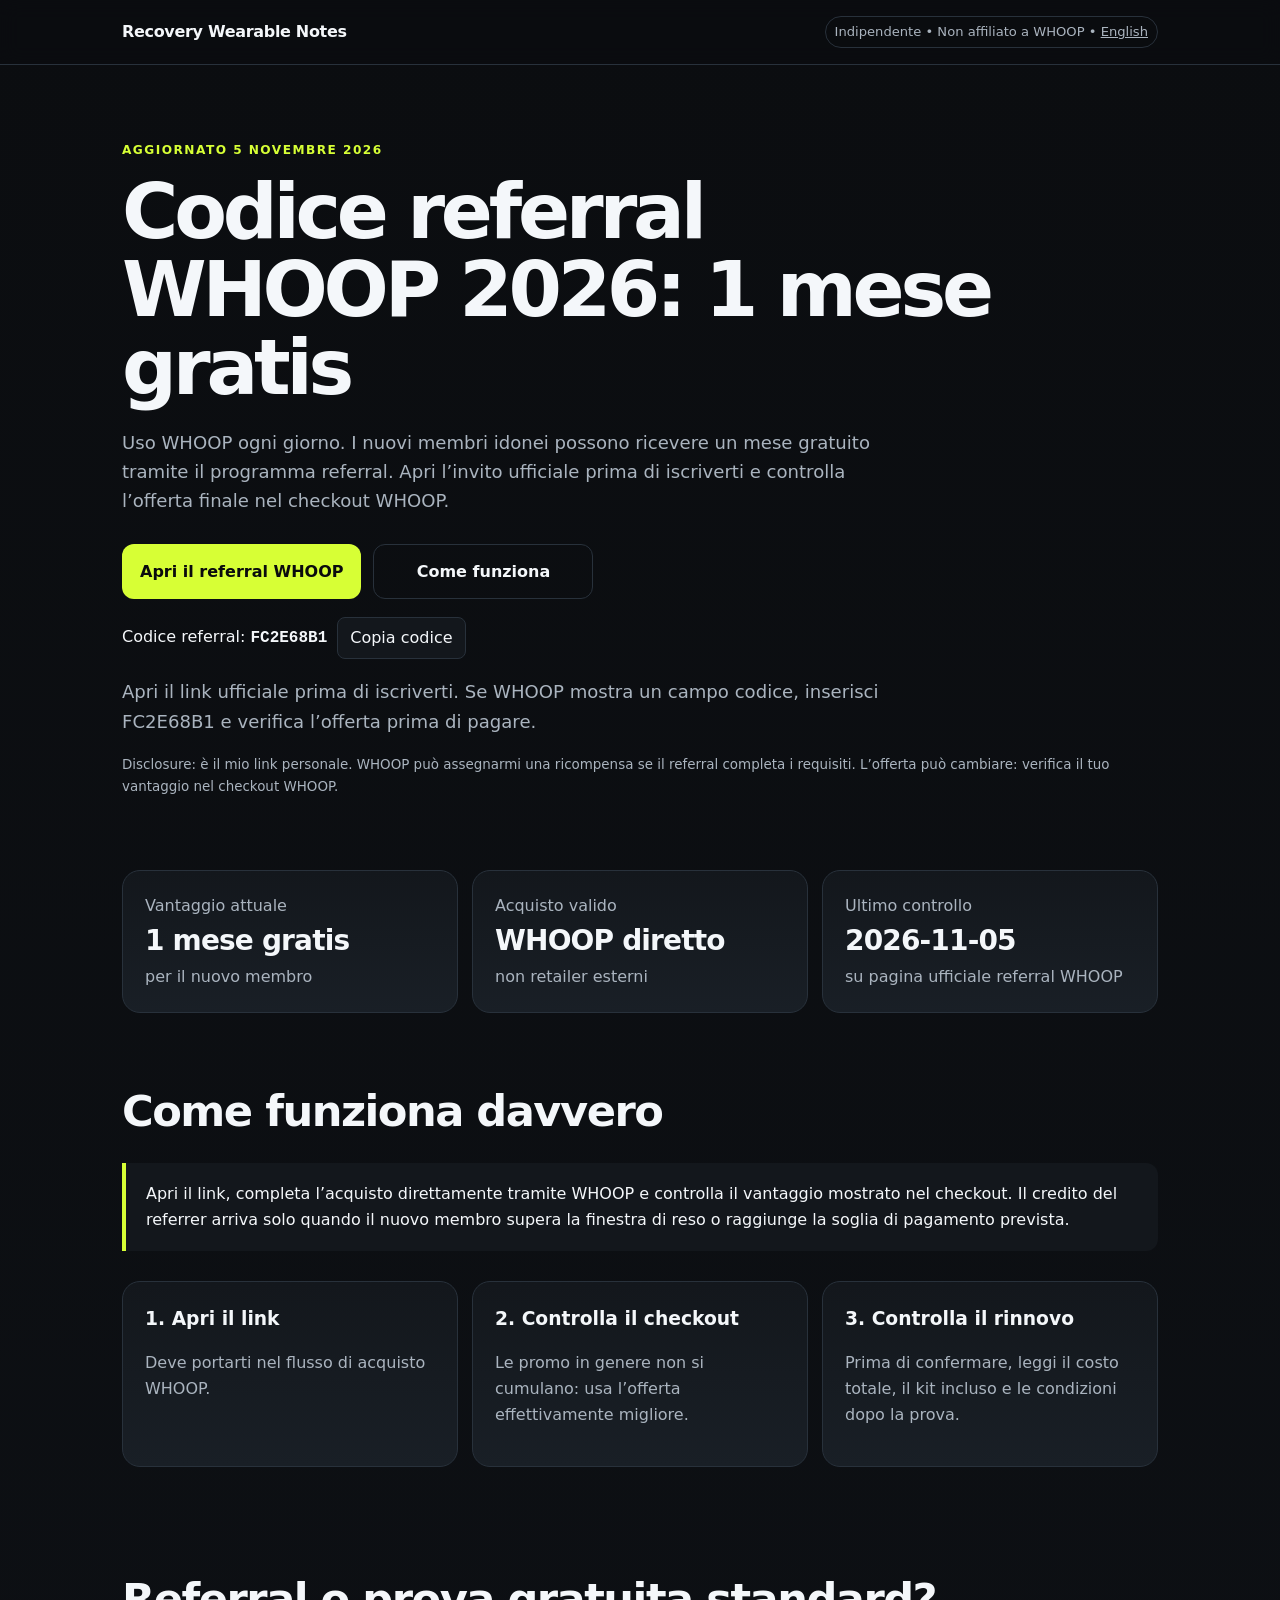
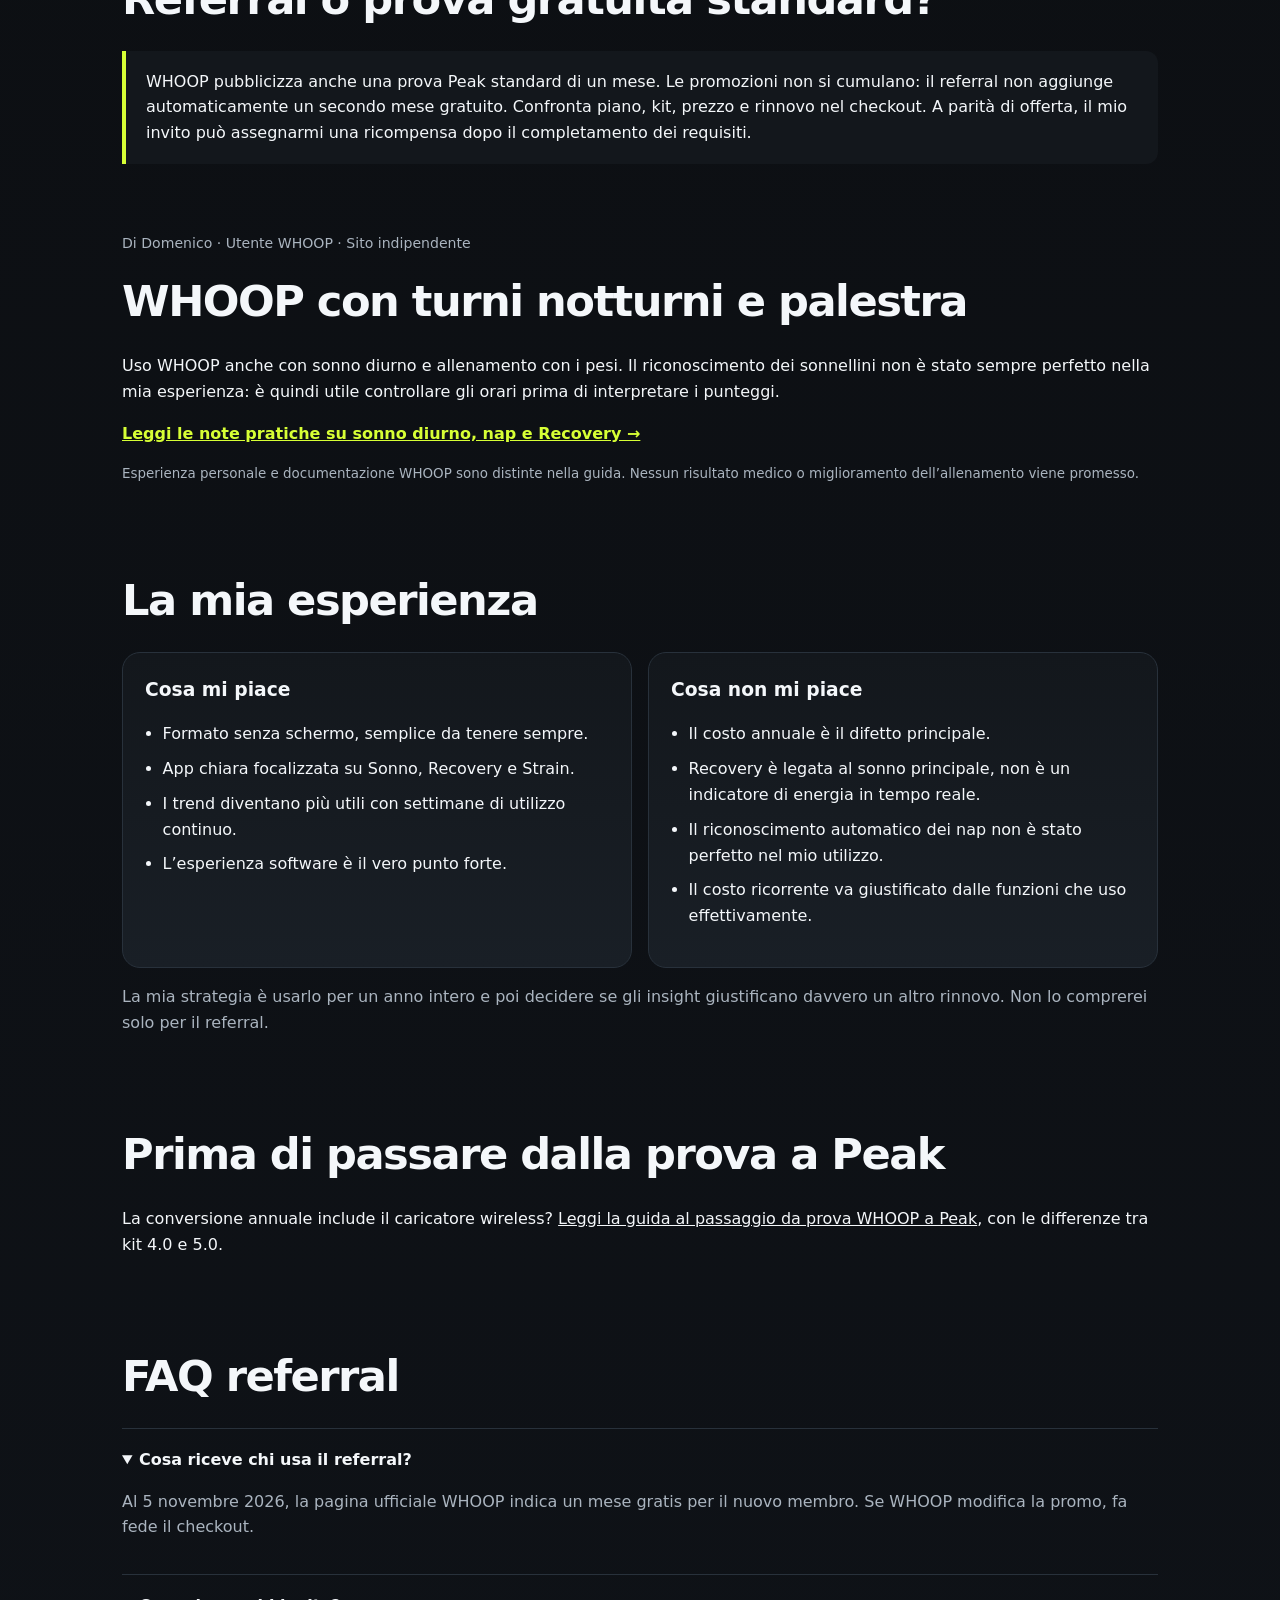
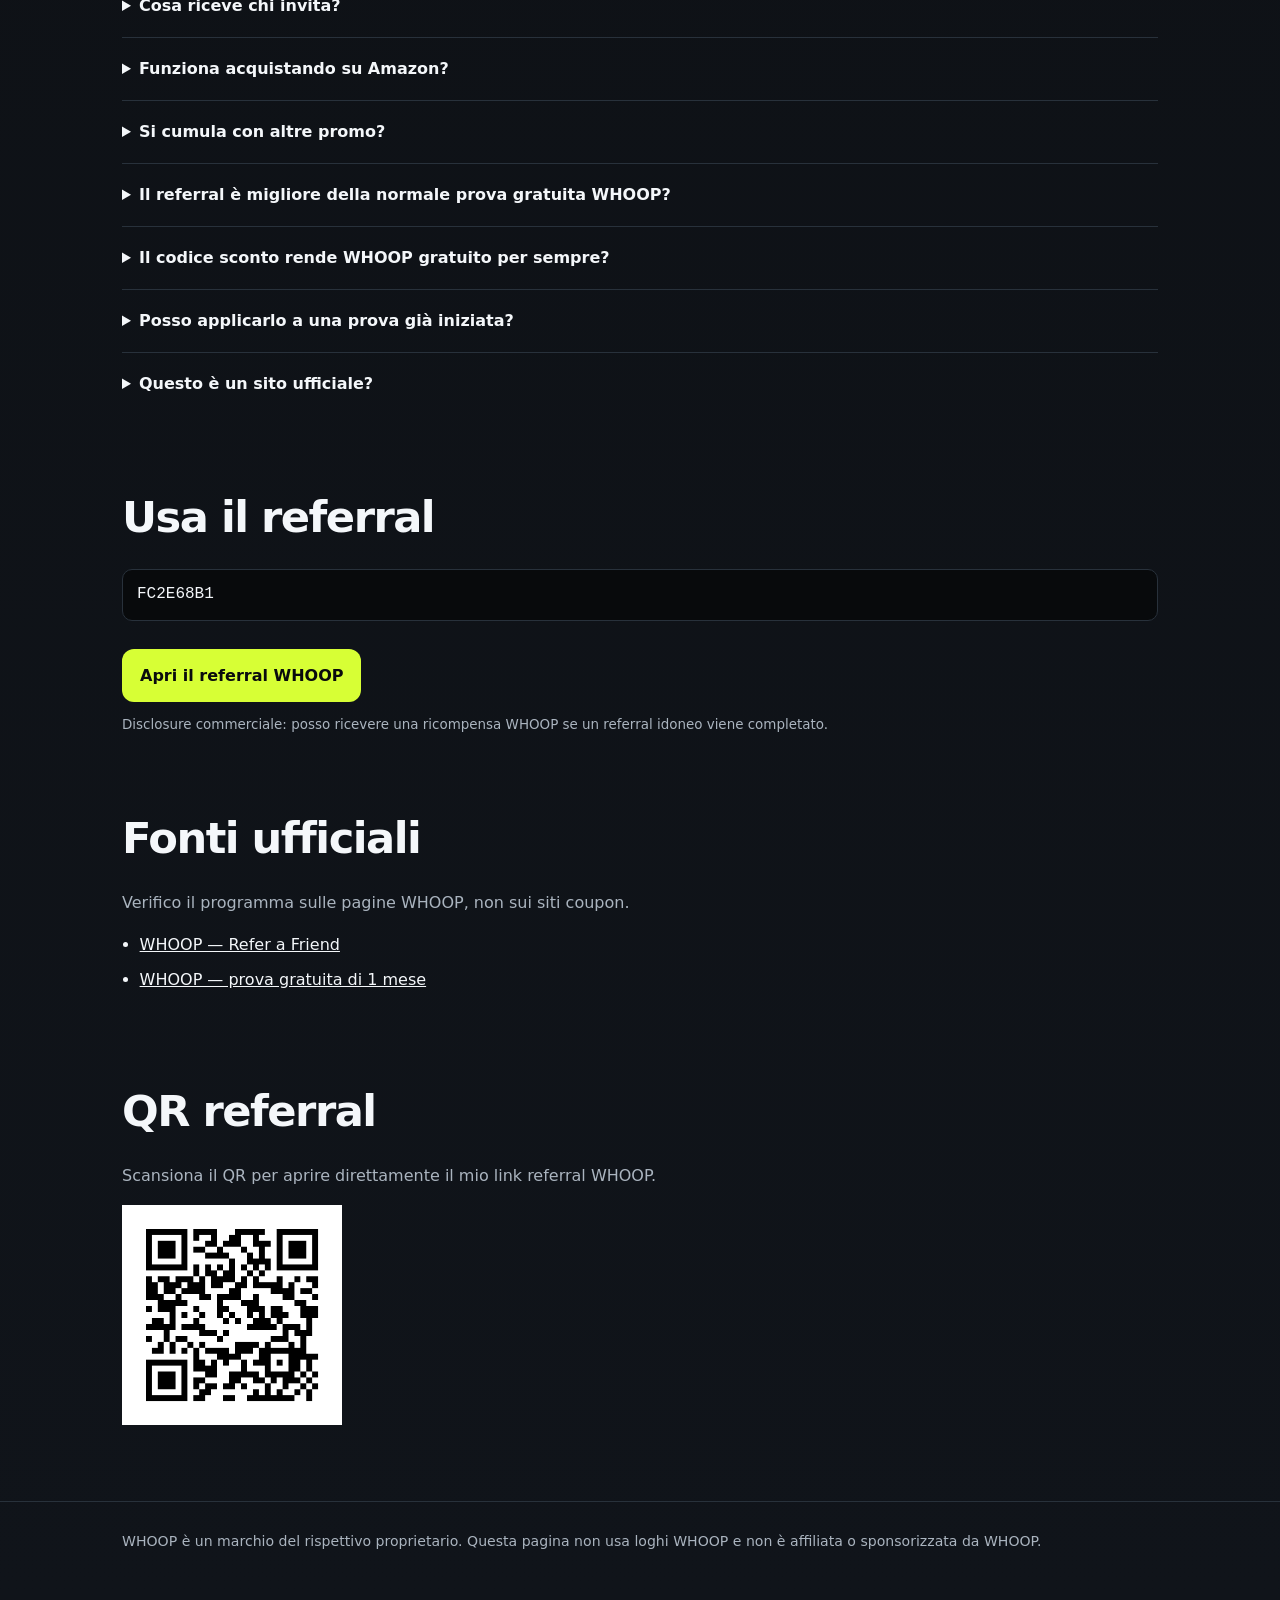
==== commit 94ddeca7: "Improve referral pages and add sourced night-shift guides" ====
--- a/it/index.html
+++ b/it/index.html
@@ -8,8 +8,8 @@
   <title>Codice referral WHOOP 2026: 1 mese gratis | Recovery Wearable Notes</title>
   <meta name="description" content="Codice referral WHOOP FC2E68B1: offerta per nuovi membri idonei, come usare il link, confronto con la prova gratuita e condizioni ufficiali.">
   <meta name="robots" content="index,follow,max-image-preview:large">
-  <link rel="canonical" href="https://recovery-wearable-notes.netlify.app/it/"><link rel="stylesheet" href="../assets/style.css?v=20261006-scroll"><link rel="alternate" hreflang="en" href="https://recovery-wearable-notes.netlify.app/"><link rel="alternate" hreflang="it" href="https://recovery-wearable-notes.netlify.app/it/"><link rel="alternate" hreflang="x-default" href="https://recovery-wearable-notes.netlify.app/"><meta property="og:type" content="article"><meta property="og:title" content="Codice referral WHOOP 2026 — 1 mese gratis"><meta property="og:description" content="Guida indipendente al referral WHOOP: vantaggio attuale, limiti e link diretto."><meta property="og:url" content="https://recovery-wearable-notes.netlify.app/it/"><meta property="og:locale" content="it_IT"><meta property="og:site_name" content="Recovery Wearable Notes"><meta name="twitter:card" content="summary"><script defer src="../assets/config.js?v=20261101"></script>
-  <script defer src="../assets/referral.js?v=20261005"></script>
+  <link rel="canonical" href="https://recovery-wearable-notes.netlify.app/it/"><link rel="stylesheet" href="../assets/style.css?v=20261105"><link rel="alternate" hreflang="en" href="https://recovery-wearable-notes.netlify.app/"><link rel="alternate" hreflang="it" href="https://recovery-wearable-notes.netlify.app/it/"><link rel="alternate" hreflang="x-default" href="https://recovery-wearable-notes.netlify.app/"><meta property="og:type" content="article"><meta property="og:title" content="Codice referral WHOOP 2026 — 1 mese gratis"><meta property="og:description" content="Guida indipendente al referral WHOOP: vantaggio attuale, limiti e link diretto."><meta property="og:url" content="https://recovery-wearable-notes.netlify.app/it/"><meta property="og:locale" content="it_IT"><meta property="og:site_name" content="Recovery Wearable Notes"><meta name="twitter:card" content="summary"><script defer src="../assets/config.js?v=20261105"></script>
+  <script defer src="../assets/referral.js?v=20261105"></script>
 
 <script type="application/ld+json">
 {"@context":"https://schema.org","@type":"FAQPage","mainEntity":[
@@ -20,22 +20,25 @@
 {"@type":"Question","name":"Il referral è migliore della normale prova gratuita WHOOP?","acceptedAnswer":{"@type":"Answer","text":"Non necessariamente. WHOOP pubblicizza anche una prova Peak standard di un mese. Poiché WHOOP indica che le promozioni non si cumulano, bisogna verificare il checkout finale e usare l'offerta valida più conveniente."}}
 ]}
 </script>
+<meta name="content-version" content="2026-11-05-referral-content">
 </head>
 <body>
 <header><div class="wrap"><nav><div class="brand">Recovery Wearable Notes</div><div class="tag"><span class="independence">Indipendente • Non affiliato a WHOOP • </span><a href="/" aria-label="English version">English</a></div></nav></div></header>
 <main>
-<div class="wrap hero"><div class="eyebrow">Aggiornato 1 novembre 2026</div><h1>Codice referral WHOOP 2026: 1 mese gratis</h1><p>Uso WHOOP ogni giorno. I nuovi membri idonei possono ricevere un mese gratuito tramite il programma referral. Apri l’invito ufficiale prima di iscriverti e controlla l’offerta finale nel checkout WHOOP.</p><div class="ctaRow"><a class="cta referral" href="https://join.whoop.com/FC2E68B1" rel="sponsored nofollow">Apri il referral WHOOP</a><a class="cta secondary" href="#come">Come funziona</a></div><div class="quickCode"><span>Codice referral: <code class="referralCode">FC2E68B1</code></span><button type="button" class="copyCode" aria-describedby="copy-status" hidden>Copia codice</button><span id="copy-status" class="copyStatus" role="status" aria-live="polite"></span></div><p class="fine">Apri il link ufficiale prima di iscriverti. Se WHOOP mostra un campo codice, inserisci FC2E68B1 e verifica l’offerta prima di pagare.</p><div class="fine">Disclosure: è il mio link personale. WHOOP può assegnarmi una ricompensa se il referral completa i requisiti. L’offerta può cambiare: verifica il tuo vantaggio nel checkout WHOOP.</div></div>
-<div class="wrap"><div class="grid"><div class="card"><div class="muted">Vantaggio attuale</div><div class="metric offerText">1 mese gratis</div><div class="muted">per il nuovo membro</div></div><div class="card"><div class="muted">Acquisto valido</div><div class="metric">WHOOP diretto</div><div class="muted">non retailer esterni</div></div><div class="card"><div class="muted">Ultimo controllo</div><div class="metric lastChecked">2026-10-05</div><div class="muted">su pagina ufficiale referral WHOOP</div></div></div></div>
-<section id="come"><div class="wrap"><h2>Come funziona davvero</h2><div class="notice">Apri il link, completa l’acquisto direttamente tramite WHOOP e controlla il vantaggio mostrato nel checkout. Il credito del referrer arriva solo quando il nuovo membro supera la finestra di reso o raggiunge la soglia di pagamento prevista.</div><div class="grid"><div class="card"><h3>1. Apri il link</h3><p class="muted">Deve portarti nel flusso di acquisto WHOOP.</p></div><div class="card"><h3>2. Controlla il checkout</h3><p class="muted">Le promo in genere non si cumulano: usa l’offerta effettivamente migliore.</p></div><div class="card"><h3>3. Requisiti completati</h3><p class="muted">WHOOP indica che il credito può richiedere circa 30–60 giorni.</p></div></div></div></section>
-<section><div class="wrap"><h2>Referral vs prova gratuita standard WHOOP</h2><div class="notice"><strong>Importante:</strong> WHOOP offre pubblicamente anche una prova Peak gratuita di 1 mese. La pagina ufficiale referral indica un mese gratis per il nuovo membro, mentre la pagina trial pubblicizza anch'essa un mese gratuito. WHOOP specifica inoltre che le promozioni non si cumulano. Quindi non dare per scontato che il referral aggiunga un mese extra sopra un'altra promo: fa fede il checkout finale WHOOP.</div><p class="muted">Se il checkout mostra la stessa offerta che avresti scelto comunque, usare un referral valido può anche dare al referente un mese di credito dopo il completamento dei requisiti WHOOP. Non scegliere mai un'offerta peggiore solo per usare un referral.</p></div></section>
-<section><div class="wrap"><h2>La mia esperienza</h2><div class="procon"><div class="card"><h3>Cosa mi piace</h3><ul class="list"><li>Formato senza schermo, semplice da tenere sempre.</li><li>App chiara focalizzata su Sonno, Recovery e Strain.</li><li>I trend diventano più utili con settimane di utilizzo continuo.</li><li>L’esperienza software è il vero punto forte.</li></ul></div><div class="card"><h3>Cosa non mi piace</h3><ul class="list"><li>Il costo annuale è il difetto principale.</li><li>Recovery è soprattutto uno snapshot del mattino.</li><li>Il riconoscimento automatico dei nap non è stato perfetto nel mio utilizzo.</li><li>Esistono concorrenti screenless più economici o senza canone obbligatorio.</li></ul></div></div><p class="muted">La mia strategia è usarlo per un anno intero e poi decidere se gli insight giustificano davvero un altro rinnovo. Non lo comprerei solo per il referral.</p></div></section>
+<div class="wrap hero"><div class="eyebrow">Aggiornato 5 novembre 2026</div><h1>Codice referral WHOOP 2026: 1 mese gratis</h1><p>Uso WHOOP ogni giorno. I nuovi membri idonei possono ricevere un mese gratuito tramite il programma referral. Apri l’invito ufficiale prima di iscriverti e controlla l’offerta finale nel checkout WHOOP.</p><div class="ctaRow"><a class="cta referral" href="https://join.whoop.com/FC2E68B1" rel="sponsored nofollow">Apri il referral WHOOP</a><a class="cta secondary" href="#come">Come funziona</a></div><div class="quickCode"><span>Codice referral: <code class="referralCode">FC2E68B1</code></span><button type="button" class="copyCode" aria-describedby="copy-status" hidden>Copia codice</button><span id="copy-status" class="copyStatus" role="status" aria-live="polite"></span></div><p class="fine">Apri il link ufficiale prima di iscriverti. Se WHOOP mostra un campo codice, inserisci FC2E68B1 e verifica l’offerta prima di pagare.</p><div class="fine">Disclosure: è il mio link personale. WHOOP può assegnarmi una ricompensa se il referral completa i requisiti. L’offerta può cambiare: verifica il tuo vantaggio nel checkout WHOOP.</div></div>
+<div class="wrap"><div class="grid"><div class="card"><div class="muted">Vantaggio attuale</div><div class="metric offerText">1 mese gratis</div><div class="muted">per il nuovo membro</div></div><div class="card"><div class="muted">Acquisto valido</div><div class="metric">WHOOP diretto</div><div class="muted">non retailer esterni</div></div><div class="card"><div class="muted">Ultimo controllo</div><div class="metric lastChecked">2026-11-05</div><div class="muted">su pagina ufficiale referral WHOOP</div></div></div></div>
+<section id="come"><div class="wrap"><h2>Come funziona davvero</h2><div class="notice">Apri il link, completa l’acquisto direttamente tramite WHOOP e controlla il vantaggio mostrato nel checkout. Il credito del referrer arriva solo quando il nuovo membro supera la finestra di reso o raggiunge la soglia di pagamento prevista.</div><div class="grid"><div class="card"><h3>1. Apri il link</h3><p class="muted">Deve portarti nel flusso di acquisto WHOOP.</p></div><div class="card"><h3>2. Controlla il checkout</h3><p class="muted">Le promo in genere non si cumulano: usa l’offerta effettivamente migliore.</p></div><div class="card"><h3>3. Controlla il rinnovo</h3><p class="muted">Prima di confermare, leggi il costo totale, il kit incluso e le condizioni dopo la prova.</p></div></div></div></section>
+<section><div class="wrap"><h2>Referral o prova gratuita standard?</h2><div class="notice">WHOOP pubblicizza anche una prova Peak standard di un mese. Le promozioni non si cumulano: il referral non aggiunge automaticamente un secondo mese gratuito. Confronta piano, kit, prezzo e rinnovo nel checkout. A parità di offerta, il mio invito può assegnarmi una ricompensa dopo il completamento dei requisiti.</div></div></section>
+<section id="esperienza"><div class="wrap"><div class="byline">Di Domenico · Utente WHOOP · Sito indipendente</div><h2>WHOOP con turni notturni e palestra</h2><p>Uso WHOOP anche con sonno diurno e allenamento con i pesi. Il riconoscimento dei sonnellini non è stato sempre perfetto nella mia esperienza: è quindi utile controllare gli orari prima di interpretare i punteggi.</p><p><a class="textLink" href="/it/whoop-turni-notturni/">Leggi le note pratiche su sonno diurno, nap e Recovery →</a></p><p class="fine">Esperienza personale e documentazione WHOOP sono distinte nella guida. Nessun risultato medico o miglioramento dell’allenamento viene promesso.</p></div></section>
+<section><div class="wrap"><h2>La mia esperienza</h2><div class="procon"><div class="card"><h3>Cosa mi piace</h3><ul class="list"><li>Formato senza schermo, semplice da tenere sempre.</li><li>App chiara focalizzata su Sonno, Recovery e Strain.</li><li>I trend diventano più utili con settimane di utilizzo continuo.</li><li>L’esperienza software è il vero punto forte.</li></ul></div><div class="card"><h3>Cosa non mi piace</h3><ul class="list"><li>Il costo annuale è il difetto principale.</li><li>Recovery è legata al sonno principale, non è un indicatore di energia in tempo reale.</li><li>Il riconoscimento automatico dei nap non è stato perfetto nel mio utilizzo.</li><li>Il costo ricorrente va giustificato dalle funzioni che uso effettivamente.</li></ul></div></div><p class="muted">La mia strategia è usarlo per un anno intero e poi decidere se gli insight giustificano davvero un altro rinnovo. Non lo comprerei solo per il referral.</p></div></section>
 <section><div class="wrap"><h2>Prima di passare dalla prova a Peak</h2><p>La conversione annuale include il caricatore wireless? <a href="/it/prova-whoop-peak/">Leggi la guida al passaggio da prova WHOOP a Peak</a>, con le differenze tra kit 4.0 e 5.0.</p></div></section>
-<section class="faq"><div class="wrap"><h2>FAQ referral</h2><details open><summary>Cosa riceve chi usa il referral?</summary><p>Al 5 ottobre 2026, la pagina ufficiale WHOOP indica un mese gratis per il nuovo membro. Se WHOOP modifica la promo, fa fede il checkout.</p></details><details><summary>Cosa riceve chi invita?</summary><p>La guida WHOOP descrive un mese di credito per i referral idonei, con rinnovo posticipato sui prepagati. Posso ricevere una ricompensa: il premio applicabile al mio account è stabilito dalle condizioni WHOOP.</p></details><details><summary>Funziona acquistando su Amazon?</summary><p>La pagina ufficiale WHOOP indica che il programma Refer a Friend è valido per acquisti diretti WHOOP, non tramite retailer autorizzati.</p></details><details><summary>Si cumula con altre promo?</summary><p>WHOOP indica che le promozioni non sono cumulabili. Conviene quindi confrontare il prezzo finale.</p></details><details><summary>Il referral è migliore della normale prova gratuita WHOOP?</summary><p>Non necessariamente. WHOOP pubblicizza anche una prova Peak standard di un mese. La pagina referral indica a sua volta un mese gratis per il nuovo membro e WHOOP specifica che le promo non si cumulano. Controlla il checkout finale e usa l'offerta valida più conveniente.</p></details><details><summary>Il codice sconto rende WHOOP gratuito per sempre?</summary><p>No. Il referral riguarda tempo di abbonamento. WHOOP prevede condizioni di pagamento e rinnovo: controlla piano scelto, prezzo totale, spedizione, reso e cancellazione nel checkout ufficiale.</p></details><details><summary>Posso applicarlo a una prova già iniziata?</summary><p>Non dare per scontata l’applicazione retroattiva. Apri il referral prima di iniziare l’iscrizione; se hai già una prova o membership, chiedi a WHOOP Support quali condizioni valgono per il tuo account.</p></details><details><summary>Questo è un sito ufficiale?</summary><p>No. È una pagina indipendente di un utente WHOOP.</p></details></div></section>
+<section class="faq"><div class="wrap"><h2>FAQ referral</h2><details open><summary>Cosa riceve chi usa il referral?</summary><p>Al 5 novembre 2026, la pagina ufficiale WHOOP indica un mese gratis per il nuovo membro. Se WHOOP modifica la promo, fa fede il checkout.</p></details><details><summary>Cosa riceve chi invita?</summary><p>La guida WHOOP descrive un mese di credito per i referral idonei, con rinnovo posticipato sui prepagati. Posso ricevere una ricompensa: il premio applicabile al mio account è stabilito dalle condizioni WHOOP.</p></details><details><summary>Funziona acquistando su Amazon?</summary><p>La pagina ufficiale WHOOP indica che il programma Refer a Friend è valido per acquisti diretti WHOOP, non tramite retailer autorizzati.</p></details><details><summary>Si cumula con altre promo?</summary><p>WHOOP indica che le promozioni non sono cumulabili. Conviene quindi confrontare il prezzo finale.</p></details><details><summary>Il referral è migliore della normale prova gratuita WHOOP?</summary><p>Non necessariamente. WHOOP pubblicizza anche una prova Peak standard di un mese. La pagina referral indica a sua volta un mese gratis per il nuovo membro e WHOOP specifica che le promo non si cumulano. Controlla il checkout finale e usa l'offerta valida più conveniente.</p></details><details><summary>Il codice sconto rende WHOOP gratuito per sempre?</summary><p>No. Il referral riguarda tempo di abbonamento. WHOOP prevede condizioni di pagamento e rinnovo: controlla piano scelto, prezzo totale, spedizione, reso e cancellazione nel checkout ufficiale.</p></details><details><summary>Posso applicarlo a una prova già iniziata?</summary><p>Non dare per scontata l’applicazione retroattiva. Apri il referral prima di iniziare l’iscrizione; se hai già una prova o membership, chiedi a WHOOP Support quali condizioni valgono per il tuo account.</p></details><details><summary>Questo è un sito ufficiale?</summary><p>No. È una pagina indipendente di un utente WHOOP.</p></details></div></section>
 <section><div class="wrap"><h2>Usa il referral</h2><div class="codebox referralCode">FC2E68B1</div><div class="ctaRow"><a class="cta referral" href="https://join.whoop.com/FC2E68B1" rel="sponsored nofollow">Apri il referral WHOOP</a></div><div class="fine">Disclosure commerciale: posso ricevere una ricompensa WHOOP se un referral idoneo viene completato.</div></div></section>
-<section><div class="wrap"><h2>Fonti ufficiali</h2><p class="muted">Verifico il programma sulle pagine WHOOP, non sui siti coupon.</p><ul class="list"><li><a href="https://support.whoop.com/s/article/Refer-A-Friend" rel="noopener" target="_blank">WHOOP — Refer a Friend</a></li><li><a href="https://www.whoop.com/us/it/whoop-trials/" rel="noopener" target="_blank">WHOOP — prova gratuita di 1 mese</a></li></ul></div></section>
+<section><div class="wrap"><h2>Fonti ufficiali</h2><p class="muted">Verifico il programma sulle pagine WHOOP, non sui siti coupon.</p><ul class="list"><li><a href="https://support.whoop.com/s/article/Refer-A-Friend" rel="noopener" target="_blank">WHOOP — Refer a Friend</a></li><li><a href="https://www.whoop.com/us/en/whoop-trials/" rel="noopener" target="_blank">WHOOP — prova gratuita di 1 mese</a></li></ul></div></section>
 </main>
 <section><div class="wrap"><h2>QR referral</h2><p class="muted">Scansiona il QR per aprire direttamente il mio link referral WHOOP.</p><img src="../assets/whoop-referral-qr.png" alt="QR code del referral WHOOP" width="220" height="220" loading="lazy"></div></section>
 <footer><div class="wrap">WHOOP è un marchio del rispettivo proprietario. Questa pagina non usa loghi WHOOP e non è affiliata o sponsorizzata da WHOOP.</div></footer>
 
 </body></html>
 
+
--- a/assets/style.css
+++ b/assets/style.css
@@ -29,3 +29,6 @@
 
 .quickCode{display:flex;flex-wrap:wrap;align-items:center;gap:10px;margin:18px 0 10px}.quickCode code{font-size:1rem;font-weight:700;user-select:all}.copyCode{font:inherit;color:var(--text);background:var(--panel);border:1px solid var(--line);border-radius:8px;padding:7px 12px;cursor:pointer}.copyStatus{color:var(--muted);font-size:.85rem}a:focus-visible,button:focus-visible,summary:focus-visible{outline:3px solid var(--accent);outline-offset:4px}[hidden]{display:none!important}
 @media(prefers-reduced-motion:reduce){html{scroll-behavior:auto}}
+
+
+.byline{color:var(--muted);font-size:.88rem;margin:0 0 12px}.textLink{color:var(--accent);font-weight:750}.reading{max-width:860px}.reading section{padding:28px 0}.reading h2{font-size:clamp(1.55rem,3.3vw,2.2rem)}.reading p,.reading li{max-width:74ch}.skipLink{position:absolute;left:16px;top:-100px;z-index:20;background:var(--accent);color:var(--accentText);padding:10px 14px}.skipLink:focus{top:8px}
